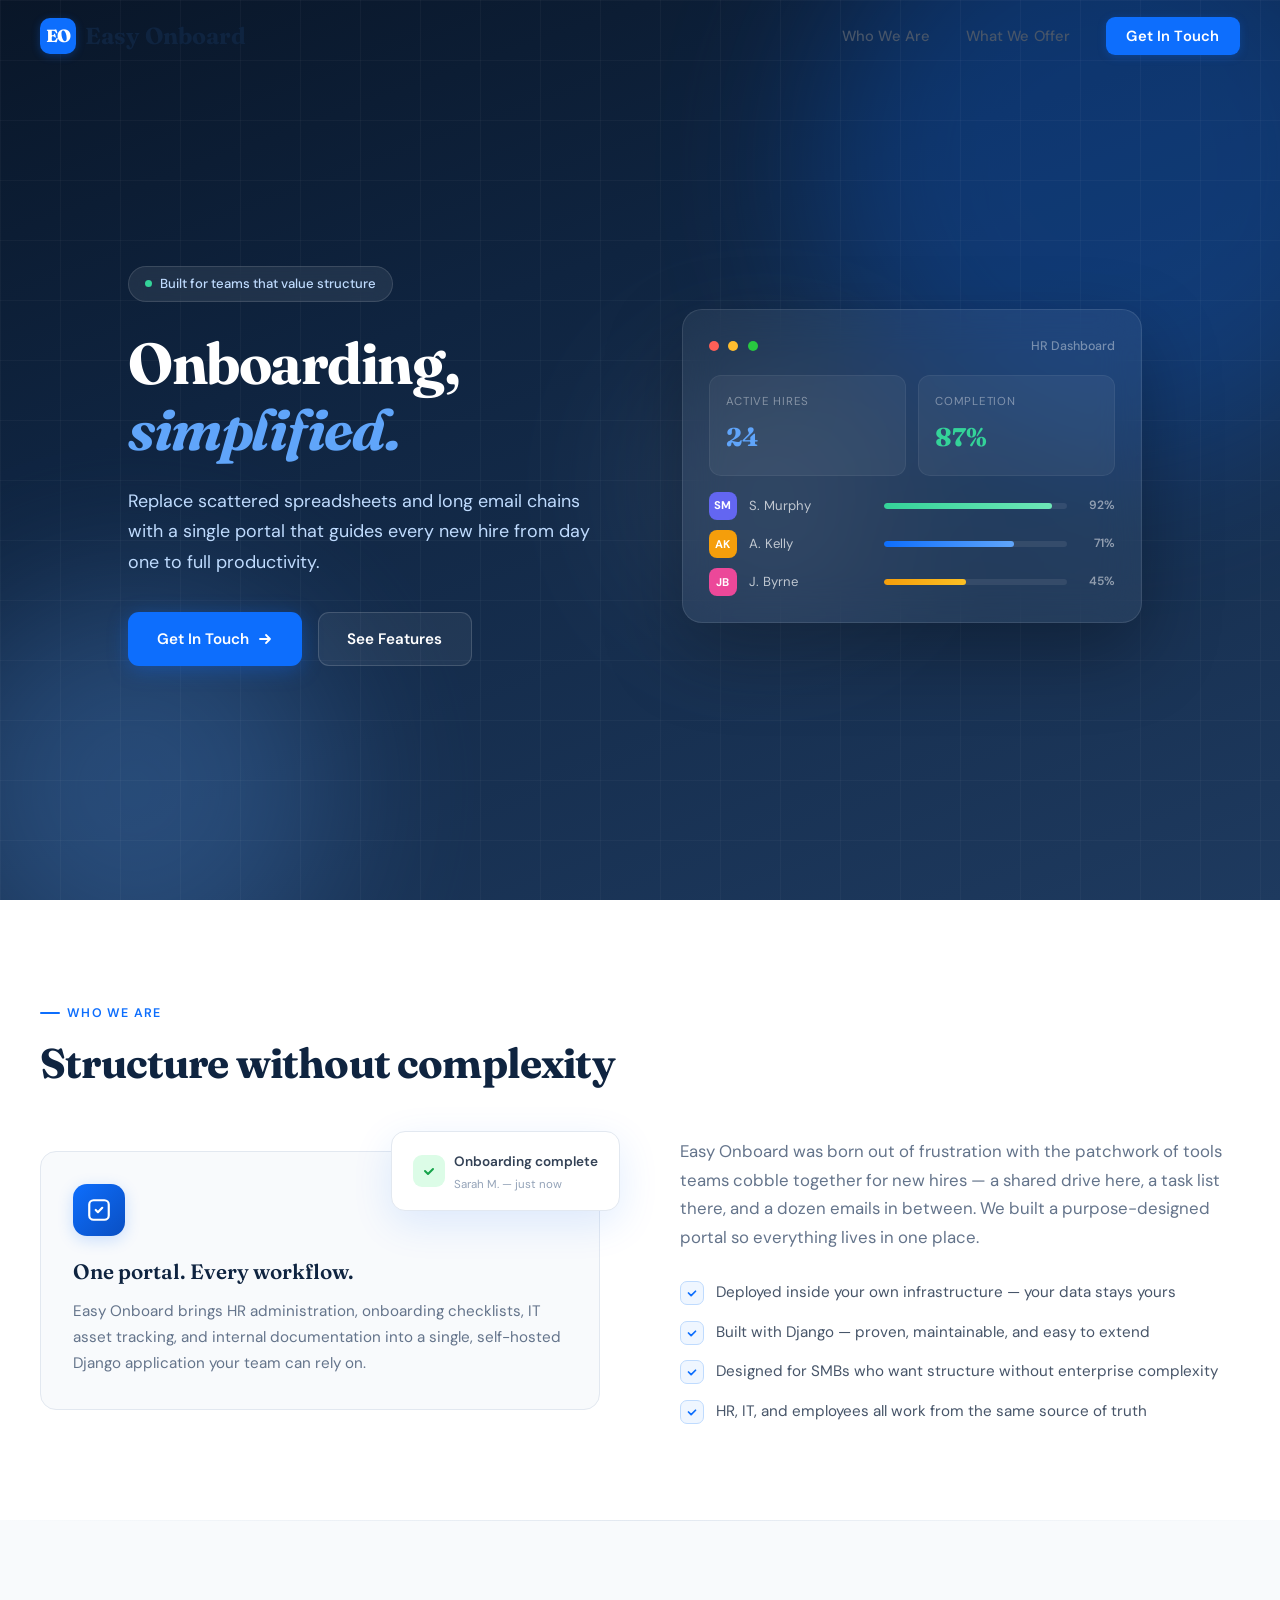
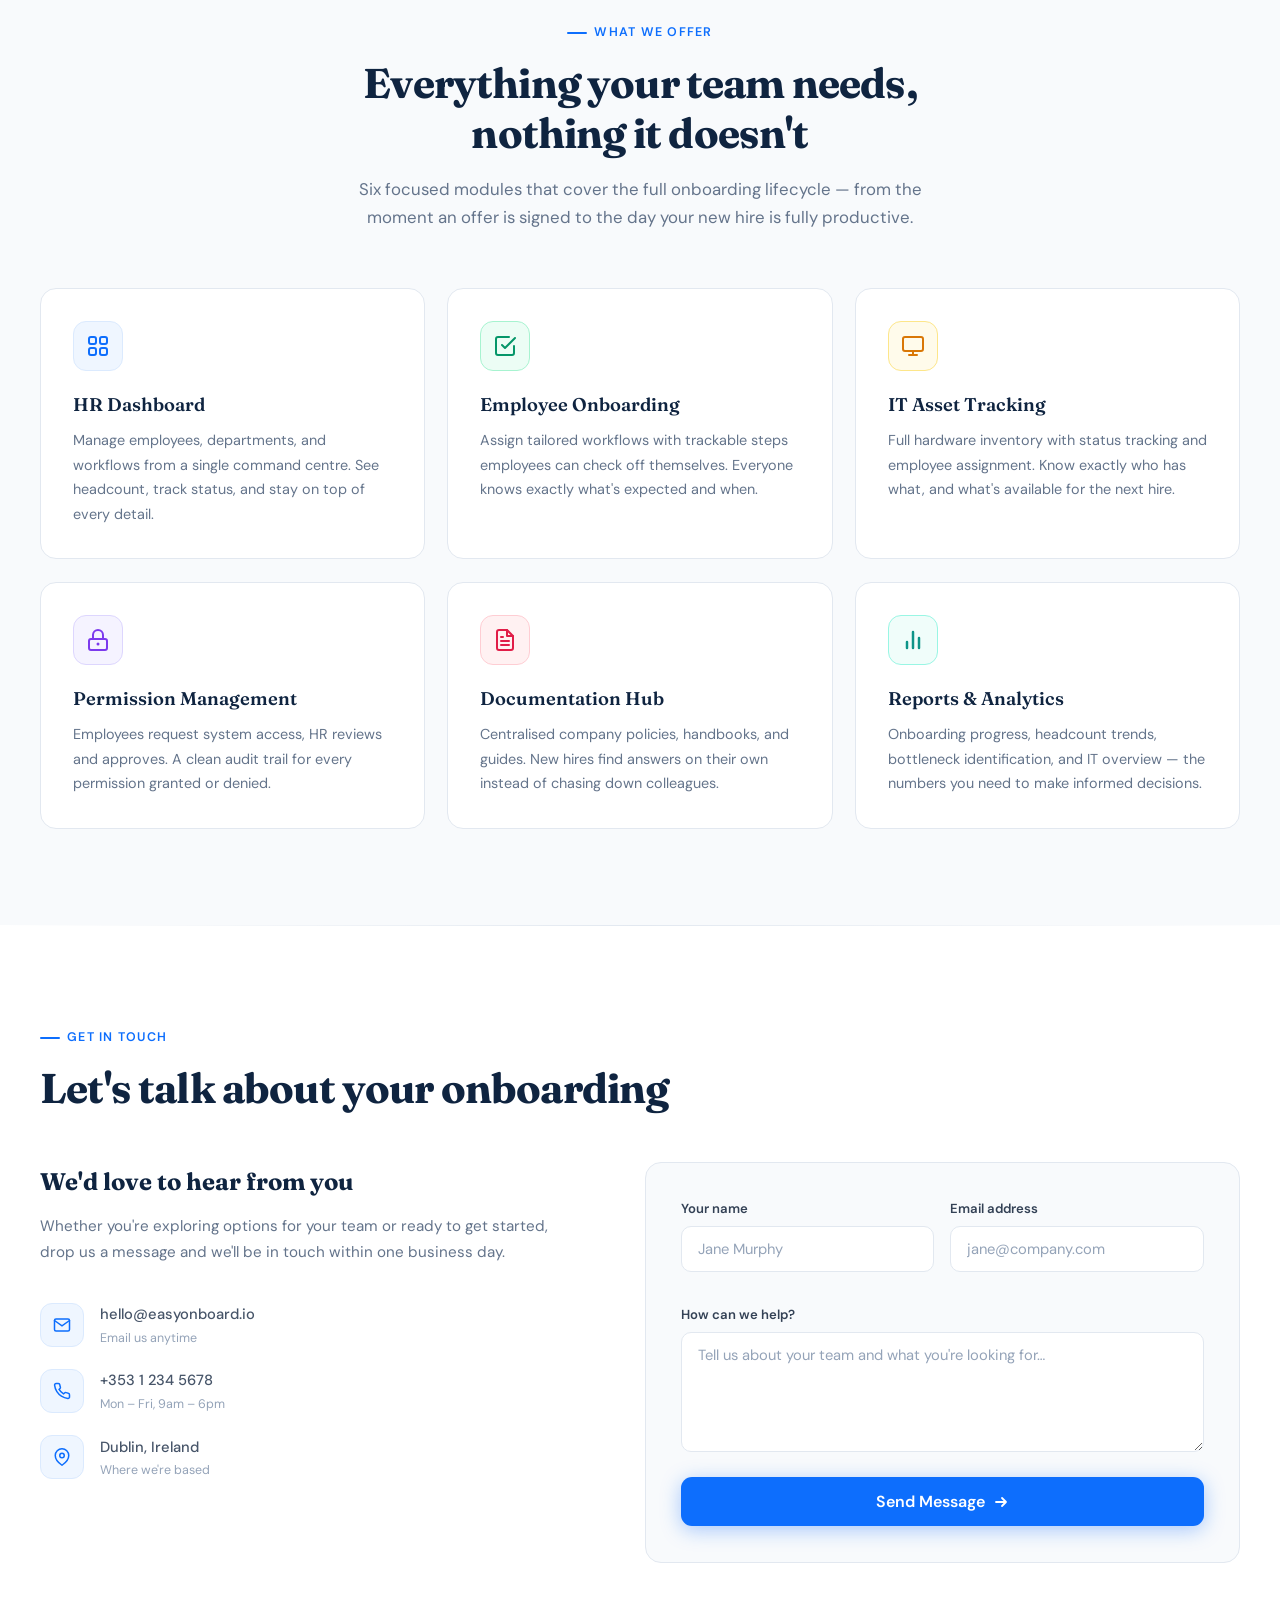
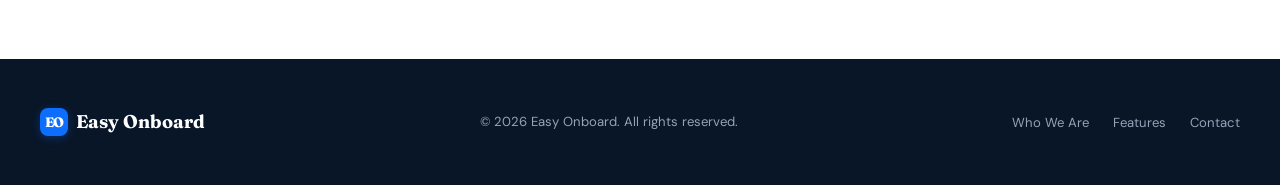
==== index.html @ 2348f17a "Add files via upload" ====
<!DOCTYPE html>
<html lang="en">
<head>
<meta charset="UTF-8">
<meta name="viewport" content="width=device-width, initial-scale=1.0">
<title>Easy Onboard — Streamlined Employee Onboarding</title>
<link href="https://fonts.googleapis.com/css2?family=DM+Sans:ital,opsz,wght@0,9..40,300;0,9..40,400;0,9..40,500;0,9..40,600;0,9..40,700;1,9..40,400&family=Fraunces:opsz,wght@9..144,400;9..144,600;9..144,700;9..144,800&display=swap" rel="stylesheet">
<style>
*, *::before, *::after { margin: 0; padding: 0; box-sizing: border-box; }

:root {
  --blue-50: #eff6ff;
  --blue-100: #dbeafe;
  --blue-200: #bfdbfe;
  --blue-400: #60a5fa;
  --blue-500: #0d6efd;
  --blue-600: #0b5ed7;
  --blue-700: #0a4fc2;
  --blue-800: #1e3a5f;
  --blue-900: #0f2440;
  --blue-950: #091628;
  --slate-50: #f8fafc;
  --slate-100: #f1f5f9;
  --slate-200: #e2e8f0;
  --slate-300: #cbd5e1;
  --slate-400: #94a3b8;
  --slate-500: #64748b;
  --slate-600: #475569;
  --slate-700: #334155;
  --slate-800: #1e293b;
  --white: #ffffff;
  --font-display: 'Fraunces', Georgia, serif;
  --font-body: 'DM Sans', system-ui, sans-serif;
  --shadow-sm: 0 1px 2px rgba(0,0,0,0.05);
  --shadow-md: 0 4px 16px rgba(13,110,253,0.08);
  --shadow-lg: 0 12px 40px rgba(13,110,253,0.12);
  --shadow-xl: 0 20px 60px rgba(13,110,253,0.15);
  --radius: 16px;
  --radius-sm: 10px;
}

html { scroll-behavior: smooth; }

body {
  font-family: var(--font-body);
  color: var(--slate-700);
  line-height: 1.65;
  background: var(--white);
  overflow-x: hidden;
  -webkit-font-smoothing: antialiased;
}

/* ── NAV ── */
.nav {
  position: fixed;
  top: 0;
  left: 0;
  right: 0;
  z-index: 100;
  padding: 0 2rem;
  transition: background 0.4s, box-shadow 0.4s, padding 0.4s;
}
.nav.scrolled {
  background: rgba(255,255,255,0.92);
  backdrop-filter: blur(16px);
  -webkit-backdrop-filter: blur(16px);
  box-shadow: 0 1px 12px rgba(0,0,0,0.06);
}
.nav-inner {
  max-width: 1200px;
  margin: 0 auto;
  display: flex;
  align-items: center;
  justify-content: space-between;
  height: 72px;
}
.logo {
  font-family: var(--font-display);
  font-weight: 700;
  font-size: 1.45rem;
  color: var(--blue-900);
  text-decoration: none;
  display: flex;
  align-items: center;
  gap: 0.55rem;
}
.logo-icon {
  width: 36px;
  height: 36px;
  background: var(--blue-500);
  border-radius: 10px;
  display: flex;
  align-items: center;
  justify-content: center;
  color: var(--white);
  font-size: 1.1rem;
  font-weight: 800;
  letter-spacing: -0.5px;
  box-shadow: 0 2px 8px rgba(13,110,253,0.3);
}
.nav-links {
  display: flex;
  gap: 2.2rem;
  list-style: none;
  align-items: center;
}
.nav-links a {
  text-decoration: none;
  color: var(--slate-600);
  font-size: 0.92rem;
  font-weight: 500;
  letter-spacing: 0.01em;
  transition: color 0.25s;
}
.nav-links a:hover { color: var(--blue-500); }
.nav-cta {
  background: var(--blue-500) !important;
  color: var(--white) !important;
  padding: 0.55rem 1.3rem !important;
  border-radius: 9px !important;
  font-weight: 600 !important;
  transition: background 0.25s, transform 0.2s, box-shadow 0.25s !important;
  box-shadow: 0 2px 8px rgba(13,110,253,0.25);
}
.nav-cta:hover {
  background: var(--blue-600) !important;
  transform: translateY(-1px);
  box-shadow: 0 4px 16px rgba(13,110,253,0.35) !important;
}

.hamburger {
  display: none;
  flex-direction: column;
  gap: 5px;
  background: none;
  border: none;
  cursor: pointer;
  padding: 4px;
}
.hamburger span {
  display: block;
  width: 24px;
  height: 2.5px;
  background: var(--slate-700);
  border-radius: 2px;
  transition: transform 0.3s, opacity 0.3s;
}

/* ── HERO ── */
.hero {
  min-height: 100vh;
  display: flex;
  align-items: center;
  position: relative;
  overflow: hidden;
  background: linear-gradient(160deg, var(--blue-950) 0%, var(--blue-900) 35%, var(--blue-800) 100%);
}
.hero-bg {
  position: absolute;
  inset: 0;
  overflow: hidden;
}
.hero-bg .orb {
  position: absolute;
  border-radius: 50%;
  filter: blur(80px);
  opacity: 0.25;
  animation: orbFloat 12s ease-in-out infinite alternate;
}
.hero-bg .orb-1 {
  width: 600px; height: 600px;
  background: var(--blue-500);
  top: -15%; right: -10%;
  animation-delay: 0s;
}
.hero-bg .orb-2 {
  width: 400px; height: 400px;
  background: var(--blue-400);
  bottom: -10%; left: -5%;
  animation-delay: -4s;
}
.hero-bg .orb-3 {
  width: 250px; height: 250px;
  background: var(--blue-200);
  top: 40%; left: 50%;
  opacity: 0.12;
  animation-delay: -8s;
}
@keyframes orbFloat {
  0% { transform: translate(0, 0) scale(1); }
  100% { transform: translate(30px, -40px) scale(1.08); }
}

/* grid pattern */
.hero-bg::after {
  content: '';
  position: absolute;
  inset: 0;
  background-image:
    linear-gradient(rgba(255,255,255,0.03) 1px, transparent 1px),
    linear-gradient(90deg, rgba(255,255,255,0.03) 1px, transparent 1px);
  background-size: 60px 60px;
}

.hero-content {
  position: relative;
  z-index: 2;
  max-width: 1200px;
  margin: 0 auto;
  padding: 8rem 2rem 6rem;
  display: grid;
  grid-template-columns: 1fr 1fr;
  gap: 4rem;
  align-items: center;
}
.hero-text { max-width: 580px; }
.hero-badge {
  display: inline-flex;
  align-items: center;
  gap: 0.5rem;
  background: rgba(255,255,255,0.08);
  border: 1px solid rgba(255,255,255,0.12);
  padding: 0.4rem 1rem;
  border-radius: 100px;
  font-size: 0.82rem;
  color: var(--blue-200);
  font-weight: 500;
  margin-bottom: 1.8rem;
  backdrop-filter: blur(8px);
}
.hero-badge .dot {
  width: 7px; height: 7px;
  background: #34d399;
  border-radius: 50%;
  animation: pulse 2s ease-in-out infinite;
}
@keyframes pulse {
  0%, 100% { opacity: 1; transform: scale(1); }
  50% { opacity: 0.5; transform: scale(0.8); }
}
.hero h1 {
  font-family: var(--font-display);
  font-size: clamp(2.4rem, 5vw, 3.6rem);
  font-weight: 700;
  color: var(--white);
  line-height: 1.15;
  letter-spacing: -0.025em;
  margin-bottom: 1.4rem;
}
.hero h1 .highlight {
  color: var(--blue-400);
  font-style: italic;
}
.hero p {
  font-size: 1.12rem;
  color: var(--blue-200);
  line-height: 1.7;
  margin-bottom: 2.2rem;
  max-width: 480px;
}
.hero-buttons {
  display: flex;
  gap: 1rem;
  flex-wrap: wrap;
}
.btn {
  display: inline-flex;
  align-items: center;
  gap: 0.5rem;
  padding: 0.85rem 1.8rem;
  border-radius: 11px;
  font-family: var(--font-body);
  font-size: 0.95rem;
  font-weight: 600;
  text-decoration: none;
  border: none;
  cursor: pointer;
  transition: all 0.3s cubic-bezier(0.4,0,0.2,1);
}
.btn-primary {
  background: var(--blue-500);
  color: var(--white);
  box-shadow: 0 4px 20px rgba(13,110,253,0.35);
}
.btn-primary:hover {
  background: var(--blue-600);
  transform: translateY(-2px);
  box-shadow: 0 8px 30px rgba(13,110,253,0.45);
}
.btn-ghost {
  background: rgba(255,255,255,0.06);
  color: var(--white);
  border: 1px solid rgba(255,255,255,0.15);
}
.btn-ghost:hover {
  background: rgba(255,255,255,0.12);
  transform: translateY(-2px);
}

/* hero visual card */
.hero-visual {
  display: flex;
  justify-content: center;
  align-items: center;
}
.dashboard-preview {
  background: rgba(255,255,255,0.06);
  backdrop-filter: blur(20px);
  border: 1px solid rgba(255,255,255,0.1);
  border-radius: 20px;
  padding: 1.6rem;
  width: 100%;
  max-width: 460px;
  box-shadow: 0 30px 80px rgba(0,0,0,0.3);
}
.dp-header {
  display: flex;
  align-items: center;
  gap: 0.6rem;
  margin-bottom: 1.2rem;
}
.dp-dot {
  width: 10px; height: 10px;
  border-radius: 50%;
}
.dp-dot:nth-child(1) { background: #ff5f57; }
.dp-dot:nth-child(2) { background: #ffbd2e; }
.dp-dot:nth-child(3) { background: #28c840; }
.dp-title {
  margin-left: auto;
  font-size: 0.78rem;
  color: rgba(255,255,255,0.4);
  font-weight: 500;
}
.dp-stats {
  display: grid;
  grid-template-columns: 1fr 1fr;
  gap: 0.8rem;
  margin-bottom: 1rem;
}
.dp-stat {
  background: rgba(255,255,255,0.05);
  border: 1px solid rgba(255,255,255,0.06);
  border-radius: 12px;
  padding: 1rem;
}
.dp-stat-label {
  font-size: 0.72rem;
  color: rgba(255,255,255,0.4);
  text-transform: uppercase;
  letter-spacing: 0.06em;
  margin-bottom: 0.3rem;
}
.dp-stat-value {
  font-family: var(--font-display);
  font-size: 1.6rem;
  font-weight: 700;
  color: var(--white);
}
.dp-stat-value.green { color: #34d399; }
.dp-stat-value.blue { color: var(--blue-400); }
.dp-progress-rows { display: flex; flex-direction: column; gap: 0.65rem; }
.dp-row {
  display: flex;
  align-items: center;
  gap: 0.8rem;
}
.dp-row-avatar {
  width: 28px; height: 28px;
  border-radius: 8px;
  display: flex;
  align-items: center;
  justify-content: center;
  font-size: 0.7rem;
  font-weight: 700;
  color: var(--white);
  flex-shrink: 0;
}
.dp-row-name {
  font-size: 0.82rem;
  color: rgba(255,255,255,0.7);
  flex: 1;
  white-space: nowrap;
}
.dp-row-bar {
  flex: 1.5;
  height: 6px;
  background: rgba(255,255,255,0.08);
  border-radius: 10px;
  overflow: hidden;
}
.dp-row-fill {
  height: 100%;
  border-radius: 10px;
  transition: width 1.5s ease;
}
.dp-row-pct {
  font-size: 0.75rem;
  color: rgba(255,255,255,0.5);
  width: 36px;
  text-align: right;
  font-weight: 600;
}

/* ── SECTION COMMON ── */
section { padding: 6rem 2rem; }
.container {
  max-width: 1200px;
  margin: 0 auto;
}
.section-label {
  display: inline-flex;
  align-items: center;
  gap: 0.45rem;
  font-size: 0.78rem;
  font-weight: 600;
  text-transform: uppercase;
  letter-spacing: 0.1em;
  color: var(--blue-500);
  margin-bottom: 1rem;
}
.section-label::before {
  content: '';
  width: 20px;
  height: 2px;
  background: var(--blue-500);
  border-radius: 2px;
}
.section-heading {
  font-family: var(--font-display);
  font-size: clamp(1.8rem, 3.5vw, 2.6rem);
  font-weight: 700;
  color: var(--blue-900);
  letter-spacing: -0.02em;
  line-height: 1.2;
  margin-bottom: 1rem;
}
.section-sub {
  font-size: 1.05rem;
  color: var(--slate-500);
  max-width: 580px;
  line-height: 1.7;
}

/* ── WHO WE ARE ── */
.about {
  background: var(--white);
}
.about-grid {
  display: grid;
  grid-template-columns: 1fr 1fr;
  gap: 5rem;
  align-items: center;
  margin-top: 3rem;
}
.about-visual {
  position: relative;
}
.about-card {
  background: var(--slate-50);
  border: 1px solid var(--slate-200);
  border-radius: var(--radius);
  padding: 2rem;
  position: relative;
}
.about-card-icon {
  width: 52px; height: 52px;
  background: linear-gradient(135deg, var(--blue-500), var(--blue-700));
  border-radius: 14px;
  display: flex;
  align-items: center;
  justify-content: center;
  margin-bottom: 1.2rem;
  box-shadow: 0 4px 16px rgba(13,110,253,0.2);
}
.about-card h3 {
  font-family: var(--font-display);
  font-size: 1.3rem;
  color: var(--blue-900);
  margin-bottom: 0.6rem;
  font-weight: 600;
}
.about-card p {
  color: var(--slate-500);
  font-size: 0.95rem;
  line-height: 1.7;
}
.about-floating {
  position: absolute;
  top: -20px;
  right: -20px;
  background: var(--white);
  border: 1px solid var(--slate-200);
  border-radius: 14px;
  padding: 1rem 1.3rem;
  box-shadow: var(--shadow-lg);
  display: flex;
  align-items: center;
  gap: 0.6rem;
  animation: float 4s ease-in-out infinite;
}
@keyframes float {
  0%, 100% { transform: translateY(0); }
  50% { transform: translateY(-8px); }
}
.about-floating .check {
  width: 32px; height: 32px;
  background: #dcfce7;
  border-radius: 9px;
  display: flex;
  align-items: center;
  justify-content: center;
}
.about-floating span {
  font-size: 0.85rem;
  font-weight: 600;
  color: var(--slate-700);
}
.about-floating small {
  display: block;
  font-size: 0.72rem;
  color: var(--slate-400);
  font-weight: 400;
}
.about-text .section-sub {
  margin-bottom: 1.8rem;
}
.about-points {
  display: flex;
  flex-direction: column;
  gap: 0.9rem;
}
.about-point {
  display: flex;
  align-items: flex-start;
  gap: 0.75rem;
  font-size: 0.95rem;
  color: var(--slate-600);
}
.about-point-icon {
  width: 24px; height: 24px;
  background: var(--blue-50);
  border: 1px solid var(--blue-200);
  border-radius: 7px;
  display: flex;
  align-items: center;
  justify-content: center;
  flex-shrink: 0;
  margin-top: 1px;
}

/* ── FEATURES ── */
.features {
  background: var(--slate-50);
  position: relative;
}
.features::before {
  content: '';
  position: absolute;
  top: 0;
  left: 0;
  right: 0;
  height: 1px;
  background: linear-gradient(90deg, transparent, var(--slate-200), transparent);
}
.features-header {
  text-align: center;
  margin-bottom: 3.5rem;
}
.features-header .section-sub {
  margin: 0 auto;
}
.features-grid {
  display: grid;
  grid-template-columns: repeat(3, 1fr);
  gap: 1.4rem;
}
.feature-card {
  background: var(--white);
  border: 1px solid var(--slate-200);
  border-radius: var(--radius);
  padding: 2rem;
  transition: transform 0.35s cubic-bezier(0.4,0,0.2,1), box-shadow 0.35s, border-color 0.35s;
  position: relative;
  overflow: hidden;
}
.feature-card::before {
  content: '';
  position: absolute;
  top: 0;
  left: 0;
  right: 0;
  height: 3px;
  background: linear-gradient(90deg, var(--blue-500), var(--blue-400));
  opacity: 0;
  transition: opacity 0.35s;
}
.feature-card:hover {
  transform: translateY(-4px);
  box-shadow: var(--shadow-lg);
  border-color: var(--blue-200);
}
.feature-card:hover::before { opacity: 1; }
.feature-icon {
  width: 50px; height: 50px;
  border-radius: 13px;
  display: flex;
  align-items: center;
  justify-content: center;
  margin-bottom: 1.2rem;
}
.feature-card h3 {
  font-family: var(--font-display);
  font-size: 1.15rem;
  font-weight: 600;
  color: var(--blue-900);
  margin-bottom: 0.5rem;
}
.feature-card p {
  font-size: 0.9rem;
  color: var(--slate-500);
  line-height: 1.7;
}

.fi-blue { background: var(--blue-50); border: 1px solid var(--blue-100); }
.fi-emerald { background: #ecfdf5; border: 1px solid #a7f3d0; }
.fi-amber { background: #fffbeb; border: 1px solid #fde68a; }
.fi-purple { background: #f5f3ff; border: 1px solid #ddd6fe; }
.fi-rose { background: #fff1f2; border: 1px solid #fecdd3; }
.fi-teal { background: #f0fdfa; border: 1px solid #99f6e4; }

/* ── CONTACT ── */
.contact {
  background: var(--white);
  position: relative;
}
.contact::before {
  content: '';
  position: absolute;
  top: 0;
  left: 0;
  right: 0;
  height: 1px;
  background: linear-gradient(90deg, transparent, var(--slate-200), transparent);
}
.contact-grid {
  display: grid;
  grid-template-columns: 1fr 1.1fr;
  gap: 4rem;
  margin-top: 3rem;
}
.contact-info h3 {
  font-family: var(--font-display);
  font-size: 1.5rem;
  font-weight: 700;
  color: var(--blue-900);
  margin-bottom: 0.8rem;
}
.contact-info > p {
  color: var(--slate-500);
  font-size: 0.95rem;
  margin-bottom: 2.2rem;
  line-height: 1.7;
}
.contact-detail {
  display: flex;
  align-items: center;
  gap: 1rem;
  margin-bottom: 1.2rem;
}
.contact-detail-icon {
  width: 44px; height: 44px;
  background: var(--blue-50);
  border: 1px solid var(--blue-100);
  border-radius: 12px;
  display: flex;
  align-items: center;
  justify-content: center;
  flex-shrink: 0;
}
.contact-detail span {
  font-size: 0.92rem;
  color: var(--slate-600);
  font-weight: 500;
}
.contact-detail small {
  display: block;
  font-size: 0.78rem;
  color: var(--slate-400);
  font-weight: 400;
}
.contact-form-wrap {
  background: var(--slate-50);
  border: 1px solid var(--slate-200);
  border-radius: var(--radius);
  padding: 2.2rem;
}
.form-row {
  display: grid;
  grid-template-columns: 1fr 1fr;
  gap: 1rem;
  margin-bottom: 1rem;
}
.form-group { margin-bottom: 1rem; }
.form-group label {
  display: block;
  font-size: 0.82rem;
  font-weight: 600;
  color: var(--slate-700);
  margin-bottom: 0.4rem;
}
.form-group input,
.form-group textarea {
  width: 100%;
  padding: 0.75rem 1rem;
  border: 1px solid var(--slate-200);
  border-radius: var(--radius-sm);
  font-family: var(--font-body);
  font-size: 0.92rem;
  color: var(--slate-700);
  background: var(--white);
  transition: border-color 0.25s, box-shadow 0.25s;
  outline: none;
}
.form-group input:focus,
.form-group textarea:focus {
  border-color: var(--blue-500);
  box-shadow: 0 0 0 3px rgba(13,110,253,0.1);
}
.form-group textarea { resize: vertical; min-height: 120px; }
.form-group input::placeholder,
.form-group textarea::placeholder { color: var(--slate-400); }
.btn-submit {
  width: 100%;
  justify-content: center;
  padding: 0.9rem;
  font-size: 1rem;
}

/* ── FOOTER ── */
.footer {
  background: var(--blue-950);
  padding: 3rem 2rem;
}
.footer-inner {
  max-width: 1200px;
  margin: 0 auto;
  display: flex;
  align-items: center;
  justify-content: space-between;
  flex-wrap: wrap;
  gap: 1rem;
}
.footer-logo {
  font-family: var(--font-display);
  font-weight: 700;
  font-size: 1.15rem;
  color: var(--white);
  display: flex;
  align-items: center;
  gap: 0.5rem;
}
.footer-logo .logo-icon {
  width: 28px; height: 28px;
  font-size: 0.85rem;
  border-radius: 8px;
}
.footer p {
  font-size: 0.82rem;
  color: var(--slate-400);
}
.footer-links {
  display: flex;
  gap: 1.5rem;
  list-style: none;
}
.footer-links a {
  font-size: 0.82rem;
  color: var(--slate-400);
  text-decoration: none;
  transition: color 0.25s;
}
.footer-links a:hover { color: var(--white); }

/* ── ANIMATIONS ── */
.reveal {
  opacity: 0;
  transform: translateY(28px);
  transition: opacity 0.7s cubic-bezier(0.4,0,0.2,1), transform 0.7s cubic-bezier(0.4,0,0.2,1);
}
.reveal.visible {
  opacity: 1;
  transform: translateY(0);
}

/* ── RESPONSIVE ── */
@media (max-width: 1024px) {
  .hero-content { grid-template-columns: 1fr; text-align: center; }
  .hero-text { max-width: 100%; }
  .hero p { margin-left: auto; margin-right: auto; }
  .hero-buttons { justify-content: center; }
  .hero-visual { display: none; }
  .about-grid { grid-template-columns: 1fr; gap: 3rem; }
  .about-visual { order: -1; }
  .features-grid { grid-template-columns: 1fr 1fr; }
  .contact-grid { grid-template-columns: 1fr; }
}

@media (max-width: 768px) {
  .nav-links { display: none; }
  .nav-links.open {
    display: flex;
    flex-direction: column;
    position: absolute;
    top: 72px;
    left: 0;
    right: 0;
    background: var(--white);
    padding: 1.5rem 2rem;
    box-shadow: 0 8px 30px rgba(0,0,0,0.1);
    gap: 1rem;
  }
  .hamburger { display: flex; }
  .features-grid { grid-template-columns: 1fr; }
  .form-row { grid-template-columns: 1fr; }
  section { padding: 4rem 1.5rem; }
}
</style>
</head>
<body>

<!-- ── NAV ── -->
<nav class="nav" id="nav">
  <div class="nav-inner">
    <a href="#" class="logo">
      <div class="logo-icon">EO</div>
      Easy Onboard
    </a>
    <ul class="nav-links" id="navLinks">
      <li><a href="#about">Who We Are</a></li>
      <li><a href="#features">What We Offer</a></li>
      <li><a href="#contact" class="nav-cta">Get In Touch</a></li>
    </ul>
    <button class="hamburger" id="hamburger" aria-label="Toggle menu">
      <span></span><span></span><span></span>
    </button>
  </div>
</nav>

<!-- ── HERO ── -->
<section class="hero" id="hero">
  <div class="hero-bg">
    <div class="orb orb-1"></div>
    <div class="orb orb-2"></div>
    <div class="orb orb-3"></div>
  </div>
  <div class="hero-content">
    <div class="hero-text">
      <div class="hero-badge"><span class="dot"></span> Built for teams that value structure</div>
      <h1>Onboarding,<br><span class="highlight">simplified.</span></h1>
      <p>Replace scattered spreadsheets and long email chains with a single portal that guides every new hire from day one to full productivity.</p>
      <div class="hero-buttons">
        <a href="#contact" class="btn btn-primary">
          Get In Touch
          <svg width="16" height="16" viewBox="0 0 16 16" fill="none"><path d="M3 8h10m0 0L9 4m4 4L9 12" stroke="currentColor" stroke-width="1.8" stroke-linecap="round" stroke-linejoin="round"/></svg>
        </a>
        <a href="#features" class="btn btn-ghost">See Features</a>
      </div>
    </div>
    <div class="hero-visual">
      <div class="dashboard-preview">
        <div class="dp-header">
          <span class="dp-dot"></span>
          <span class="dp-dot"></span>
          <span class="dp-dot"></span>
          <span class="dp-title">HR Dashboard</span>
        </div>
        <div class="dp-stats">
          <div class="dp-stat">
            <div class="dp-stat-label">Active Hires</div>
            <div class="dp-stat-value blue">24</div>
          </div>
          <div class="dp-stat">
            <div class="dp-stat-label">Completion</div>
            <div class="dp-stat-value green">87%</div>
          </div>
        </div>
        <div class="dp-progress-rows">
          <div class="dp-row">
            <div class="dp-row-avatar" style="background:#6366f1">SM</div>
            <span class="dp-row-name">S. Murphy</span>
            <div class="dp-row-bar"><div class="dp-row-fill" style="width:92%;background:linear-gradient(90deg,#34d399,#6ee7b7)"></div></div>
            <span class="dp-row-pct">92%</span>
          </div>
          <div class="dp-row">
            <div class="dp-row-avatar" style="background:#f59e0b">AK</div>
            <span class="dp-row-name">A. Kelly</span>
            <div class="dp-row-bar"><div class="dp-row-fill" style="width:71%;background:linear-gradient(90deg,var(--blue-500),var(--blue-400))"></div></div>
            <span class="dp-row-pct">71%</span>
          </div>
          <div class="dp-row">
            <div class="dp-row-avatar" style="background:#ec4899">JB</div>
            <span class="dp-row-name">J. Byrne</span>
            <div class="dp-row-bar"><div class="dp-row-fill" style="width:45%;background:linear-gradient(90deg,#f59e0b,#fbbf24)"></div></div>
            <span class="dp-row-pct">45%</span>
          </div>
        </div>
      </div>
    </div>
  </div>
</section>

<!-- ── WHO WE ARE ── -->
<section class="about" id="about">
  <div class="container">
    <div class="section-label">Who We Are</div>
    <div class="section-heading reveal">Structure without complexity</div>
    <div class="about-grid">
      <div class="about-visual reveal">
        <div class="about-card">
          <div class="about-card-icon">
            <svg width="26" height="26" viewBox="0 0 24 24" fill="none"><path d="M9 12l2 2 4-4" stroke="#fff" stroke-width="2" stroke-linecap="round" stroke-linejoin="round"/><rect x="3" y="3" width="18" height="18" rx="4" stroke="#fff" stroke-width="2"/></svg>
          </div>
          <h3>One portal. Every workflow.</h3>
          <p>Easy Onboard brings HR administration, onboarding checklists, IT asset tracking, and internal documentation into a single, self-hosted Django application your team can rely on.</p>
        </div>
        <div class="about-floating">
          <div class="check">
            <svg width="16" height="16" viewBox="0 0 16 16" fill="none"><path d="M4 8l3 3 5-5" stroke="#16a34a" stroke-width="2" stroke-linecap="round" stroke-linejoin="round"/></svg>
          </div>
          <div>
            <span>Onboarding complete</span>
            <small>Sarah M. — just now</small>
          </div>
        </div>
      </div>
      <div class="about-text">
        <div class="section-sub reveal">
          Easy Onboard was born out of frustration with the patchwork of tools teams cobble together for new hires — a shared drive here, a task list there, and a dozen emails in between. We built a purpose-designed portal so everything lives in one place.
        </div>
        <div class="about-points reveal">
          <div class="about-point">
            <div class="about-point-icon">
              <svg width="14" height="14" viewBox="0 0 16 16" fill="none"><path d="M4 8l3 3 5-5" stroke="var(--blue-500)" stroke-width="2" stroke-linecap="round" stroke-linejoin="round"/></svg>
            </div>
            <span>Deployed inside your own infrastructure — your data stays yours</span>
          </div>
          <div class="about-point">
            <div class="about-point-icon">
              <svg width="14" height="14" viewBox="0 0 16 16" fill="none"><path d="M4 8l3 3 5-5" stroke="var(--blue-500)" stroke-width="2" stroke-linecap="round" stroke-linejoin="round"/></svg>
            </div>
            <span>Built with Django — proven, maintainable, and easy to extend</span>
          </div>
          <div class="about-point">
            <div class="about-point-icon">
              <svg width="14" height="14" viewBox="0 0 16 16" fill="none"><path d="M4 8l3 3 5-5" stroke="var(--blue-500)" stroke-width="2" stroke-linecap="round" stroke-linejoin="round"/></svg>
            </div>
            <span>Designed for SMBs who want structure without enterprise complexity</span>
          </div>
          <div class="about-point">
            <div class="about-point-icon">
              <svg width="14" height="14" viewBox="0 0 16 16" fill="none"><path d="M4 8l3 3 5-5" stroke="var(--blue-500)" stroke-width="2" stroke-linecap="round" stroke-linejoin="round"/></svg>
            </div>
            <span>HR, IT, and employees all work from the same source of truth</span>
          </div>
        </div>
      </div>
    </div>
  </div>
</section>

<!-- ── FEATURES ── -->
<section class="features" id="features">
  <div class="container">
    <div class="features-header">
      <div class="section-label">What We Offer</div>
      <div class="section-heading reveal">Everything your team needs,<br>nothing it doesn't</div>
      <p class="section-sub reveal">Six focused modules that cover the full onboarding lifecycle — from the moment an offer is signed to the day your new hire is fully productive.</p>
    </div>
    <div class="features-grid">

      <!-- 1 HR Dashboard -->
      <div class="feature-card reveal">
        <div class="feature-icon fi-blue">
          <svg width="24" height="24" viewBox="0 0 24 24" fill="none"><rect x="3" y="3" width="7" height="7" rx="2" stroke="#0d6efd" stroke-width="2"/><rect x="14" y="3" width="7" height="7" rx="2" stroke="#0d6efd" stroke-width="2"/><rect x="3" y="14" width="7" height="7" rx="2" stroke="#0d6efd" stroke-width="2"/><rect x="14" y="14" width="7" height="7" rx="2" stroke="#0d6efd" stroke-width="2"/></svg>
        </div>
        <h3>HR Dashboard</h3>
        <p>Manage employees, departments, and workflows from a single command centre. See headcount, track status, and stay on top of every detail.</p>
      </div>

      <!-- 2 Employee Onboarding -->
      <div class="feature-card reveal">
        <div class="feature-icon fi-emerald">
          <svg width="24" height="24" viewBox="0 0 24 24" fill="none"><path d="M9 11l3 3L22 4" stroke="#059669" stroke-width="2" stroke-linecap="round" stroke-linejoin="round"/><path d="M21 12v7a2 2 0 01-2 2H5a2 2 0 01-2-2V5a2 2 0 012-2h11" stroke="#059669" stroke-width="2" stroke-linecap="round" stroke-linejoin="round"/></svg>
        </div>
        <h3>Employee Onboarding</h3>
        <p>Assign tailored workflows with trackable steps employees can check off themselves. Everyone knows exactly what's expected and when.</p>
      </div>

      <!-- 3 IT Asset Tracking -->
      <div class="feature-card reveal">
        <div class="feature-icon fi-amber">
          <svg width="24" height="24" viewBox="0 0 24 24" fill="none"><rect x="2" y="3" width="20" height="14" rx="2" stroke="#d97706" stroke-width="2"/><path d="M8 21h8M12 17v4" stroke="#d97706" stroke-width="2" stroke-linecap="round"/></svg>
        </div>
        <h3>IT Asset Tracking</h3>
        <p>Full hardware inventory with status tracking and employee assignment. Know exactly who has what, and what's available for the next hire.</p>
      </div>

      <!-- 4 Permission Management -->
      <div class="feature-card reveal">
        <div class="feature-icon fi-purple">
          <svg width="24" height="24" viewBox="0 0 24 24" fill="none"><rect x="3" y="11" width="18" height="11" rx="2" stroke="#7c3aed" stroke-width="2"/><path d="M7 11V7a5 5 0 0110 0v4" stroke="#7c3aed" stroke-width="2" stroke-linecap="round"/><circle cx="12" cy="16" r="1.5" fill="#7c3aed"/></svg>
        </div>
        <h3>Permission Management</h3>
        <p>Employees request system access, HR reviews and approves. A clean audit trail for every permission granted or denied.</p>
      </div>

      <!-- 5 Documentation Hub -->
      <div class="feature-card reveal">
        <div class="feature-icon fi-rose">
          <svg width="24" height="24" viewBox="0 0 24 24" fill="none"><path d="M14 2H6a2 2 0 00-2 2v16a2 2 0 002 2h12a2 2 0 002-2V8l-6-6z" stroke="#e11d48" stroke-width="2" stroke-linecap="round" stroke-linejoin="round"/><path d="M14 2v6h6M16 13H8M16 17H8M10 9H8" stroke="#e11d48" stroke-width="2" stroke-linecap="round" stroke-linejoin="round"/></svg>
        </div>
        <h3>Documentation Hub</h3>
        <p>Centralised company policies, handbooks, and guides. New hires find answers on their own instead of chasing down colleagues.</p>
      </div>

      <!-- 6 Reports & Analytics -->
      <div class="feature-card reveal">
        <div class="feature-icon fi-teal">
          <svg width="24" height="24" viewBox="0 0 24 24" fill="none"><path d="M18 20V10M12 20V4M6 20v-6" stroke="#0d9488" stroke-width="2.5" stroke-linecap="round" stroke-linejoin="round"/></svg>
        </div>
        <h3>Reports &amp; Analytics</h3>
        <p>Onboarding progress, headcount trends, bottleneck identification, and IT overview — the numbers you need to make informed decisions.</p>
      </div>

    </div>
  </div>
</section>

<!-- ── CONTACT ── -->
<section class="contact" id="contact">
  <div class="container">
    <div class="section-label">Get In Touch</div>
    <div class="section-heading reveal">Let's talk about your onboarding</div>
    <div class="contact-grid">

      <div class="contact-info reveal">
        <h3>We'd love to hear from you</h3>
        <p>Whether you're exploring options for your team or ready to get started, drop us a message and we'll be in touch within one business day.</p>
        <div class="contact-detail">
          <div class="contact-detail-icon">
            <svg width="18" height="18" viewBox="0 0 24 24" fill="none"><path d="M4 4h16c1.1 0 2 .9 2 2v12c0 1.1-.9 2-2 2H4c-1.1 0-2-.9-2-2V6c0-1.1.9-2 2-2z" stroke="var(--blue-500)" stroke-width="2"/><path d="M22 6l-10 7L2 6" stroke="var(--blue-500)" stroke-width="2" stroke-linecap="round"/></svg>
          </div>
          <div>
            <span>hello@easyonboard.io</span>
            <small>Email us anytime</small>
          </div>
        </div>
        <div class="contact-detail">
          <div class="contact-detail-icon">
            <svg width="18" height="18" viewBox="0 0 24 24" fill="none"><path d="M22 16.92v3a2 2 0 01-2.18 2 19.79 19.79 0 01-8.63-3.07 19.5 19.5 0 01-6-6A19.79 19.79 0 012.12 4.18 2 2 0 014.11 2h3a2 2 0 012 1.72 12.84 12.84 0 00.7 2.81 2 2 0 01-.45 2.11L8.09 9.91a16 16 0 006 6l1.27-1.27a2 2 0 012.11-.45 12.84 12.84 0 002.81.7A2 2 0 0122 16.92z" stroke="var(--blue-500)" stroke-width="2"/></svg>
          </div>
          <div>
            <span>+353 1 234 5678</span>
            <small>Mon – Fri, 9am – 6pm</small>
          </div>
        </div>
        <div class="contact-detail">
          <div class="contact-detail-icon">
            <svg width="18" height="18" viewBox="0 0 24 24" fill="none"><path d="M21 10c0 7-9 13-9 13s-9-6-9-13a9 9 0 1118 0z" stroke="var(--blue-500)" stroke-width="2"/><circle cx="12" cy="10" r="3" stroke="var(--blue-500)" stroke-width="2"/></svg>
          </div>
          <div>
            <span>Dublin, Ireland</span>
            <small>Where we're based</small>
          </div>
        </div>
      </div>

      <div class="contact-form-wrap reveal">
        <div class="form-row">
          <div class="form-group">
            <label for="name">Your name</label>
            <input type="text" id="name" placeholder="Jane Murphy">
          </div>
          <div class="form-group">
            <label for="email">Email address</label>
            <input type="email" id="email" placeholder="jane@company.com">
          </div>
        </div>
        <div class="form-group">
          <label for="message">How can we help?</label>
          <textarea id="message" placeholder="Tell us about your team and what you're looking for…"></textarea>
        </div>
        <button class="btn btn-primary btn-submit" onclick="handleSubmit(event)">
          Send Message
          <svg width="16" height="16" viewBox="0 0 16 16" fill="none"><path d="M3 8h10m0 0L9 4m4 4L9 12" stroke="currentColor" stroke-width="1.8" stroke-linecap="round" stroke-linejoin="round"/></svg>
        </button>
      </div>

    </div>
  </div>
</section>

<!-- ── FOOTER ── -->
<footer class="footer">
  <div class="footer-inner">
    <div class="footer-logo">
      <div class="logo-icon">EO</div>
      Easy Onboard
    </div>
    <p>&copy; 2026 Easy Onboard. All rights reserved.</p>
    <ul class="footer-links">
      <li><a href="#about">Who We Are</a></li>
      <li><a href="#features">Features</a></li>
      <li><a href="#contact">Contact</a></li>
    </ul>
  </div>
</footer>

<script>
// ── Nav scroll effect
const nav = document.getElementById('nav');
window.addEventListener('scroll', () => {
  nav.classList.toggle('scrolled', window.scrollY > 40);
});

// ── Mobile menu
const hamburger = document.getElementById('hamburger');
const navLinks = document.getElementById('navLinks');
hamburger.addEventListener('click', () => {
  navLinks.classList.toggle('open');
  const spans = hamburger.querySelectorAll('span');
  if (navLinks.classList.contains('open')) {
    spans[0].style.transform = 'rotate(45deg) translate(5px, 5px)';
    spans[1].style.opacity = '0';
    spans[2].style.transform = 'rotate(-45deg) translate(5px, -5px)';
  } else {
    spans[0].style.transform = '';
    spans[1].style.opacity = '';
    spans[2].style.transform = '';
  }
});

// Close mobile menu on link click
navLinks.querySelectorAll('a').forEach(a => {
  a.addEventListener('click', () => {
    navLinks.classList.remove('open');
    const spans = hamburger.querySelectorAll('span');
    spans[0].style.transform = '';
    spans[1].style.opacity = '';
    spans[2].style.transform = '';
  });
});

// ── Scroll reveal
const observer = new IntersectionObserver((entries) => {
  entries.forEach(entry => {
    if (entry.isIntersecting) {
      entry.target.classList.add('visible');
    }
  });
}, { threshold: 0.12, rootMargin: '0px 0px -40px 0px' });

document.querySelectorAll('.reveal').forEach(el => observer.observe(el));

// ── Stagger feature cards
document.querySelectorAll('.feature-card').forEach((card, i) => {
  card.style.transitionDelay = `${i * 0.08}s`;
});

// ── Contact form
function handleSubmit(e) {
  e.preventDefault();
  const btn = e.currentTarget;
  const originalHTML = btn.innerHTML;
  btn.innerHTML = `<svg width="20" height="20" viewBox="0 0 24 24" fill="none"><path d="M5 13l4 4L19 7" stroke="currentColor" stroke-width="2.5" stroke-linecap="round" stroke-linejoin="round"/></svg> Message Sent!`;
  btn.style.background = '#059669';
  btn.style.boxShadow = '0 4px 20px rgba(5,150,105,0.35)';
  setTimeout(() => {
    btn.innerHTML = originalHTML;
    btn.style.background = '';
    btn.style.boxShadow = '';
  }, 2500);
}
</script>
</body>
</html>
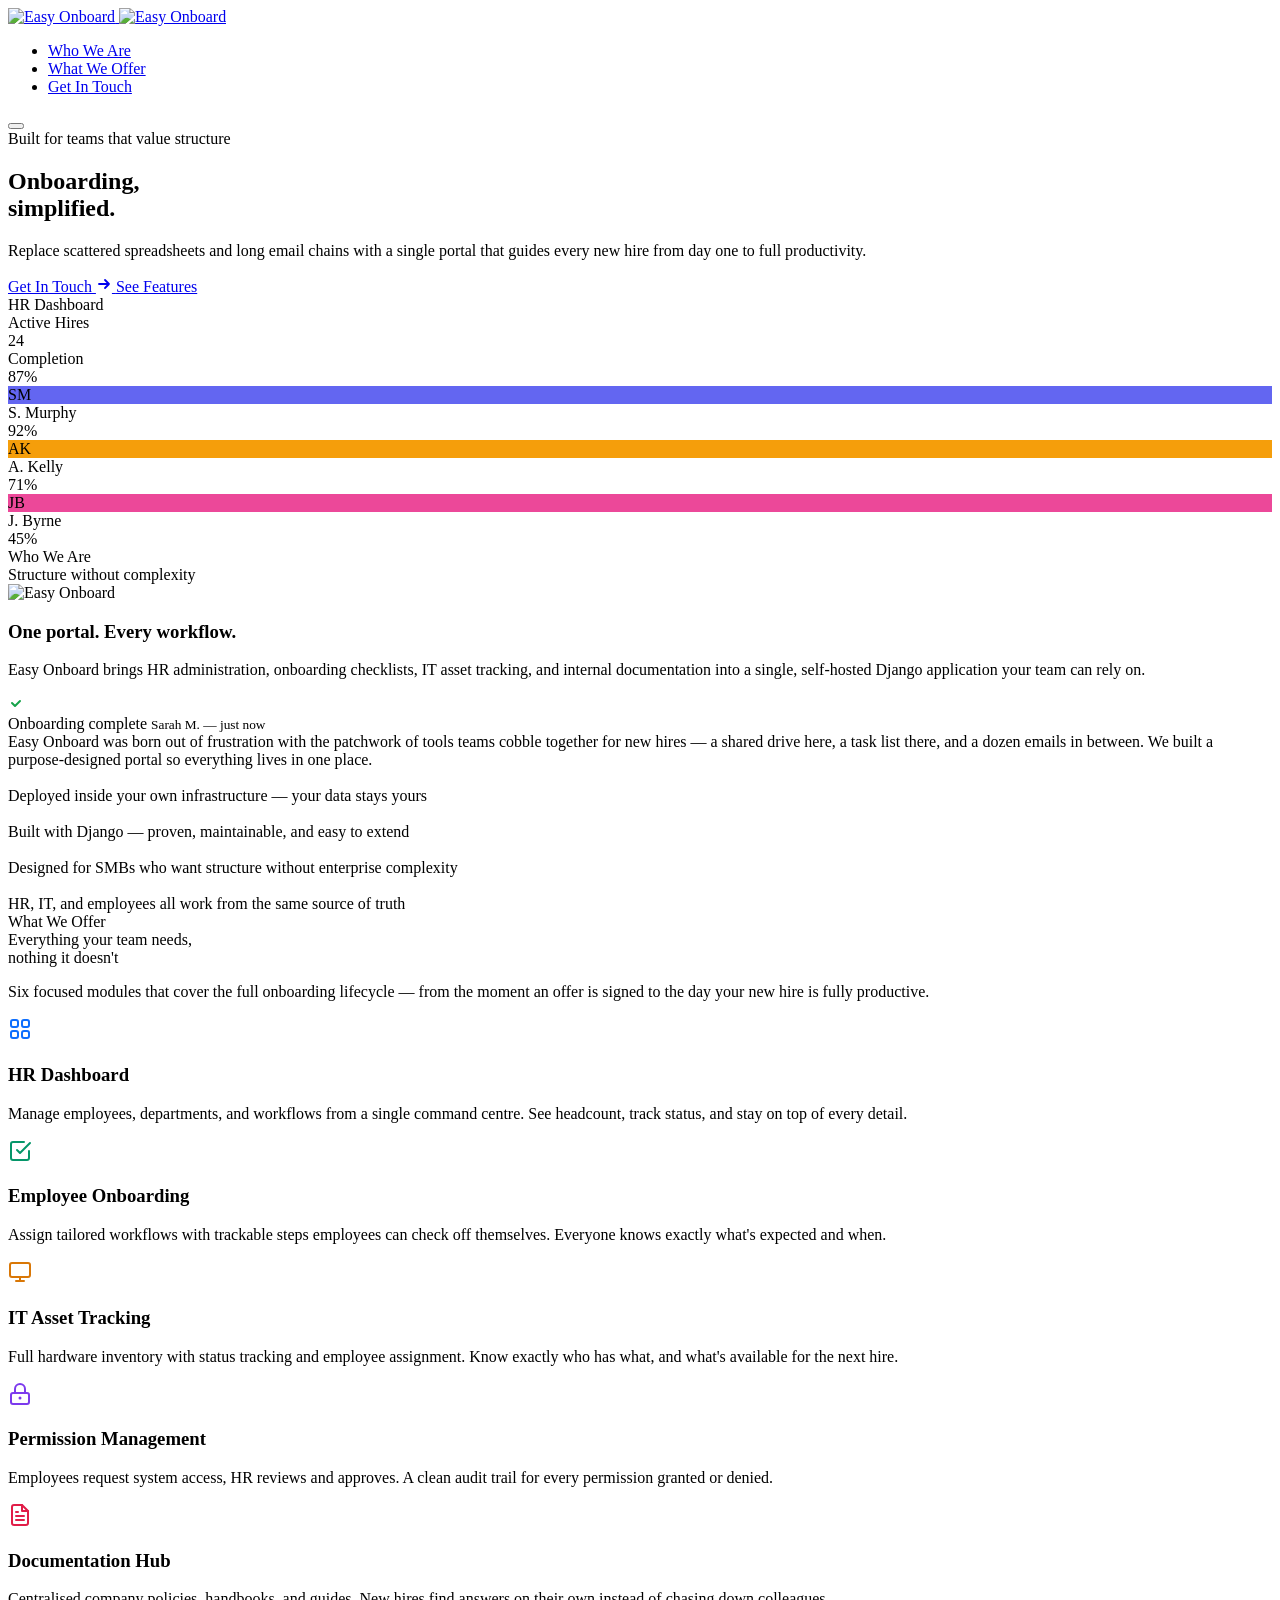
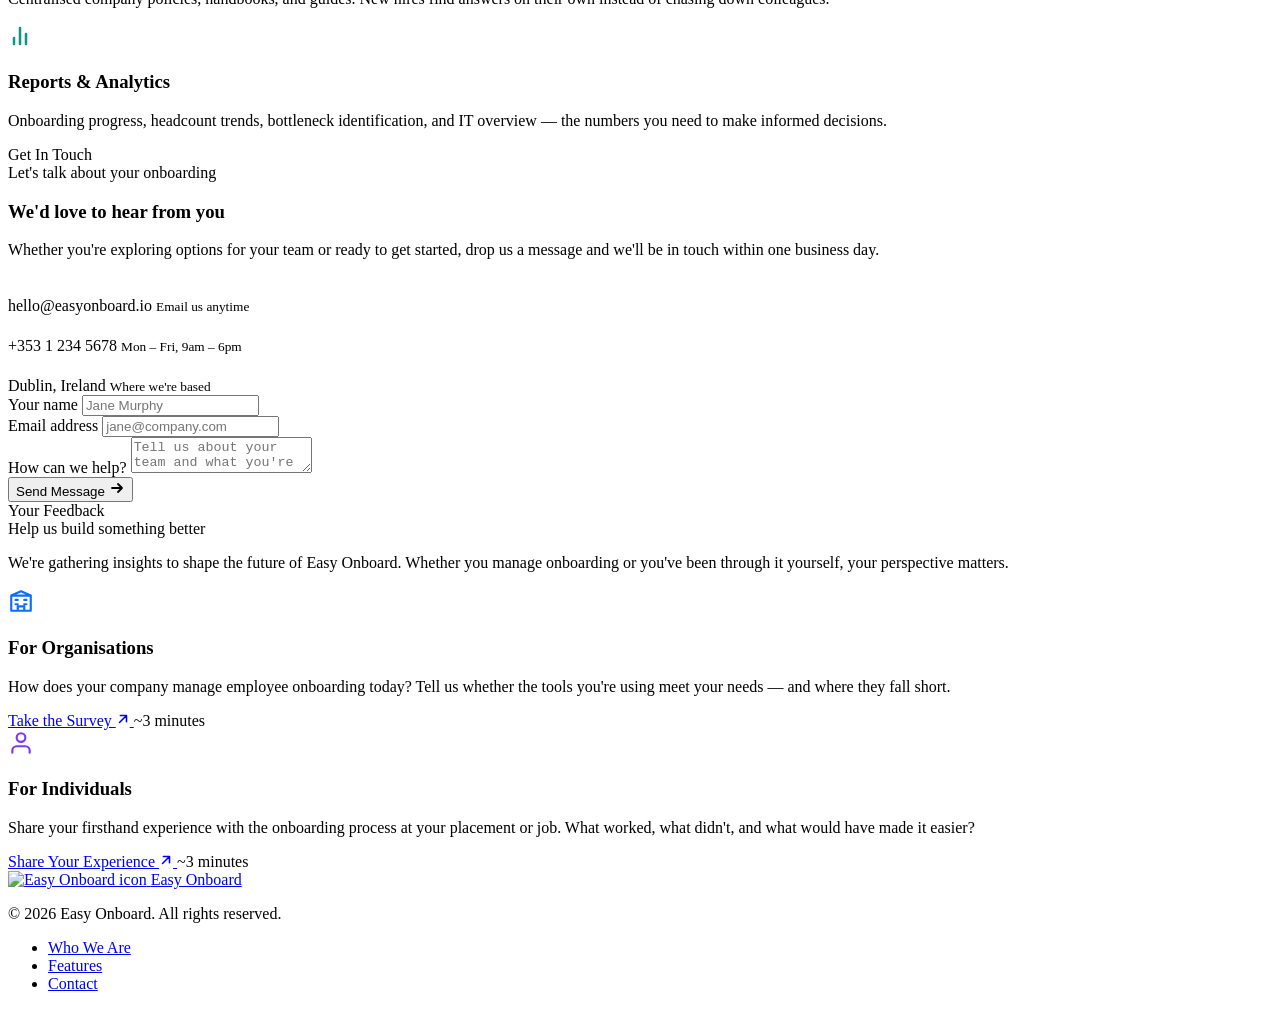
==== commit fe939659: "Update index.html" ====
--- a/index.html
+++ b/index.html
@@ -5,836 +5,17 @@
 <meta name="viewport" content="width=device-width, initial-scale=1.0">
 <title>Easy Onboard — Streamlined Employee Onboarding</title>
 <link href="https://fonts.googleapis.com/css2?family=DM+Sans:ital,opsz,wght@0,9..40,300;0,9..40,400;0,9..40,500;0,9..40,600;0,9..40,700;1,9..40,400&family=Fraunces:opsz,wght@9..144,400;9..144,600;9..144,700;9..144,800&display=swap" rel="stylesheet">
-<style>
-*, *::before, *::after { margin: 0; padding: 0; box-sizing: border-box; }
-
-:root {
-  --blue-50: #eff6ff;
-  --blue-100: #dbeafe;
-  --blue-200: #bfdbfe;
-  --blue-400: #60a5fa;
-  --blue-500: #0d6efd;
-  --blue-600: #0b5ed7;
-  --blue-700: #0a4fc2;
-  --blue-800: #1e3a5f;
-  --blue-900: #0f2440;
-  --blue-950: #091628;
-  --slate-50: #f8fafc;
-  --slate-100: #f1f5f9;
-  --slate-200: #e2e8f0;
-  --slate-300: #cbd5e1;
-  --slate-400: #94a3b8;
-  --slate-500: #64748b;
-  --slate-600: #475569;
-  --slate-700: #334155;
-  --slate-800: #1e293b;
-  --white: #ffffff;
-  --font-display: 'Fraunces', Georgia, serif;
-  --font-body: 'DM Sans', system-ui, sans-serif;
-  --shadow-sm: 0 1px 2px rgba(0,0,0,0.05);
-  --shadow-md: 0 4px 16px rgba(13,110,253,0.08);
-  --shadow-lg: 0 12px 40px rgba(13,110,253,0.12);
-  --shadow-xl: 0 20px 60px rgba(13,110,253,0.15);
-  --radius: 16px;
-  --radius-sm: 10px;
-}
-
-html { scroll-behavior: smooth; }
-
-body {
-  font-family: var(--font-body);
-  color: var(--slate-700);
-  line-height: 1.65;
-  background: var(--white);
-  overflow-x: hidden;
-  -webkit-font-smoothing: antialiased;
-}
-
-/* ── NAV ── */
-.nav {
-  position: fixed;
-  top: 0;
-  left: 0;
-  right: 0;
-  z-index: 100;
-  padding: 0 2rem;
-  transition: background 0.4s, box-shadow 0.4s, padding 0.4s;
-}
-.nav.scrolled {
-  background: rgba(255,255,255,0.92);
-  backdrop-filter: blur(16px);
-  -webkit-backdrop-filter: blur(16px);
-  box-shadow: 0 1px 12px rgba(0,0,0,0.06);
-}
-.nav-inner {
-  max-width: 1200px;
-  margin: 0 auto;
-  display: flex;
-  align-items: center;
-  justify-content: space-between;
-  height: 72px;
-}
-.logo {
-  font-family: var(--font-display);
-  font-weight: 700;
-  font-size: 1.45rem;
-  color: var(--blue-900);
-  text-decoration: none;
-  display: flex;
-  align-items: center;
-  gap: 0.55rem;
-}
-.logo-icon {
-  width: 36px;
-  height: 36px;
-  background: var(--blue-500);
-  border-radius: 10px;
-  display: flex;
-  align-items: center;
-  justify-content: center;
-  color: var(--white);
-  font-size: 1.1rem;
-  font-weight: 800;
-  letter-spacing: -0.5px;
-  box-shadow: 0 2px 8px rgba(13,110,253,0.3);
-}
-.nav-links {
-  display: flex;
-  gap: 2.2rem;
-  list-style: none;
-  align-items: center;
-}
-.nav-links a {
-  text-decoration: none;
-  color: var(--slate-600);
-  font-size: 0.92rem;
-  font-weight: 500;
-  letter-spacing: 0.01em;
-  transition: color 0.25s;
-}
-.nav-links a:hover { color: var(--blue-500); }
-.nav-cta {
-  background: var(--blue-500) !important;
-  color: var(--white) !important;
-  padding: 0.55rem 1.3rem !important;
-  border-radius: 9px !important;
-  font-weight: 600 !important;
-  transition: background 0.25s, transform 0.2s, box-shadow 0.25s !important;
-  box-shadow: 0 2px 8px rgba(13,110,253,0.25);
-}
-.nav-cta:hover {
-  background: var(--blue-600) !important;
-  transform: translateY(-1px);
-  box-shadow: 0 4px 16px rgba(13,110,253,0.35) !important;
-}
-
-.hamburger {
-  display: none;
-  flex-direction: column;
-  gap: 5px;
-  background: none;
-  border: none;
-  cursor: pointer;
-  padding: 4px;
-}
-.hamburger span {
-  display: block;
-  width: 24px;
-  height: 2.5px;
-  background: var(--slate-700);
-  border-radius: 2px;
-  transition: transform 0.3s, opacity 0.3s;
-}
-
-/* ── HERO ── */
-.hero {
-  min-height: 100vh;
-  display: flex;
-  align-items: center;
-  position: relative;
-  overflow: hidden;
-  background: linear-gradient(160deg, var(--blue-950) 0%, var(--blue-900) 35%, var(--blue-800) 100%);
-}
-.hero-bg {
-  position: absolute;
-  inset: 0;
-  overflow: hidden;
-}
-.hero-bg .orb {
-  position: absolute;
-  border-radius: 50%;
-  filter: blur(80px);
-  opacity: 0.25;
-  animation: orbFloat 12s ease-in-out infinite alternate;
-}
-.hero-bg .orb-1 {
-  width: 600px; height: 600px;
-  background: var(--blue-500);
-  top: -15%; right: -10%;
-  animation-delay: 0s;
-}
-.hero-bg .orb-2 {
-  width: 400px; height: 400px;
-  background: var(--blue-400);
-  bottom: -10%; left: -5%;
-  animation-delay: -4s;
-}
-.hero-bg .orb-3 {
-  width: 250px; height: 250px;
-  background: var(--blue-200);
-  top: 40%; left: 50%;
-  opacity: 0.12;
-  animation-delay: -8s;
-}
-@keyframes orbFloat {
-  0% { transform: translate(0, 0) scale(1); }
-  100% { transform: translate(30px, -40px) scale(1.08); }
-}
-
-/* grid pattern */
-.hero-bg::after {
-  content: '';
-  position: absolute;
-  inset: 0;
-  background-image:
-    linear-gradient(rgba(255,255,255,0.03) 1px, transparent 1px),
-    linear-gradient(90deg, rgba(255,255,255,0.03) 1px, transparent 1px);
-  background-size: 60px 60px;
-}
-
-.hero-content {
-  position: relative;
-  z-index: 2;
-  max-width: 1200px;
-  margin: 0 auto;
-  padding: 8rem 2rem 6rem;
-  display: grid;
-  grid-template-columns: 1fr 1fr;
-  gap: 4rem;
-  align-items: center;
-}
-.hero-text { max-width: 580px; }
-.hero-badge {
-  display: inline-flex;
-  align-items: center;
-  gap: 0.5rem;
-  background: rgba(255,255,255,0.08);
-  border: 1px solid rgba(255,255,255,0.12);
-  padding: 0.4rem 1rem;
-  border-radius: 100px;
-  font-size: 0.82rem;
-  color: var(--blue-200);
-  font-weight: 500;
-  margin-bottom: 1.8rem;
-  backdrop-filter: blur(8px);
-}
-.hero-badge .dot {
-  width: 7px; height: 7px;
-  background: #34d399;
-  border-radius: 50%;
-  animation: pulse 2s ease-in-out infinite;
-}
-@keyframes pulse {
-  0%, 100% { opacity: 1; transform: scale(1); }
-  50% { opacity: 0.5; transform: scale(0.8); }
-}
-.hero h1 {
-  font-family: var(--font-display);
-  font-size: clamp(2.4rem, 5vw, 3.6rem);
-  font-weight: 700;
-  color: var(--white);
-  line-height: 1.15;
-  letter-spacing: -0.025em;
-  margin-bottom: 1.4rem;
-}
-.hero h1 .highlight {
-  color: var(--blue-400);
-  font-style: italic;
-}
-.hero p {
-  font-size: 1.12rem;
-  color: var(--blue-200);
-  line-height: 1.7;
-  margin-bottom: 2.2rem;
-  max-width: 480px;
-}
-.hero-buttons {
-  display: flex;
-  gap: 1rem;
-  flex-wrap: wrap;
-}
-.btn {
-  display: inline-flex;
-  align-items: center;
-  gap: 0.5rem;
-  padding: 0.85rem 1.8rem;
-  border-radius: 11px;
-  font-family: var(--font-body);
-  font-size: 0.95rem;
-  font-weight: 600;
-  text-decoration: none;
-  border: none;
-  cursor: pointer;
-  transition: all 0.3s cubic-bezier(0.4,0,0.2,1);
-}
-.btn-primary {
-  background: var(--blue-500);
-  color: var(--white);
-  box-shadow: 0 4px 20px rgba(13,110,253,0.35);
-}
-.btn-primary:hover {
-  background: var(--blue-600);
-  transform: translateY(-2px);
-  box-shadow: 0 8px 30px rgba(13,110,253,0.45);
-}
-.btn-ghost {
-  background: rgba(255,255,255,0.06);
-  color: var(--white);
-  border: 1px solid rgba(255,255,255,0.15);
-}
-.btn-ghost:hover {
-  background: rgba(255,255,255,0.12);
-  transform: translateY(-2px);
-}
-
-/* hero visual card */
-.hero-visual {
-  display: flex;
-  justify-content: center;
-  align-items: center;
-}
-.dashboard-preview {
-  background: rgba(255,255,255,0.06);
-  backdrop-filter: blur(20px);
-  border: 1px solid rgba(255,255,255,0.1);
-  border-radius: 20px;
-  padding: 1.6rem;
-  width: 100%;
-  max-width: 460px;
-  box-shadow: 0 30px 80px rgba(0,0,0,0.3);
-}
-.dp-header {
-  display: flex;
-  align-items: center;
-  gap: 0.6rem;
-  margin-bottom: 1.2rem;
-}
-.dp-dot {
-  width: 10px; height: 10px;
-  border-radius: 50%;
-}
-.dp-dot:nth-child(1) { background: #ff5f57; }
-.dp-dot:nth-child(2) { background: #ffbd2e; }
-.dp-dot:nth-child(3) { background: #28c840; }
-.dp-title {
-  margin-left: auto;
-  font-size: 0.78rem;
-  color: rgba(255,255,255,0.4);
-  font-weight: 500;
-}
-.dp-stats {
-  display: grid;
-  grid-template-columns: 1fr 1fr;
-  gap: 0.8rem;
-  margin-bottom: 1rem;
-}
-.dp-stat {
-  background: rgba(255,255,255,0.05);
-  border: 1px solid rgba(255,255,255,0.06);
-  border-radius: 12px;
-  padding: 1rem;
-}
-.dp-stat-label {
-  font-size: 0.72rem;
-  color: rgba(255,255,255,0.4);
-  text-transform: uppercase;
-  letter-spacing: 0.06em;
-  margin-bottom: 0.3rem;
-}
-.dp-stat-value {
-  font-family: var(--font-display);
-  font-size: 1.6rem;
-  font-weight: 700;
-  color: var(--white);
-}
-.dp-stat-value.green { color: #34d399; }
-.dp-stat-value.blue { color: var(--blue-400); }
-.dp-progress-rows { display: flex; flex-direction: column; gap: 0.65rem; }
-.dp-row {
-  display: flex;
-  align-items: center;
-  gap: 0.8rem;
-}
-.dp-row-avatar {
-  width: 28px; height: 28px;
-  border-radius: 8px;
-  display: flex;
-  align-items: center;
-  justify-content: center;
-  font-size: 0.7rem;
-  font-weight: 700;
-  color: var(--white);
-  flex-shrink: 0;
-}
-.dp-row-name {
-  font-size: 0.82rem;
-  color: rgba(255,255,255,0.7);
-  flex: 1;
-  white-space: nowrap;
-}
-.dp-row-bar {
-  flex: 1.5;
-  height: 6px;
-  background: rgba(255,255,255,0.08);
-  border-radius: 10px;
-  overflow: hidden;
-}
-.dp-row-fill {
-  height: 100%;
-  border-radius: 10px;
-  transition: width 1.5s ease;
-}
-.dp-row-pct {
-  font-size: 0.75rem;
-  color: rgba(255,255,255,0.5);
-  width: 36px;
-  text-align: right;
-  font-weight: 600;
-}
-
-/* ── SECTION COMMON ── */
-section { padding: 6rem 2rem; }
-.container {
-  max-width: 1200px;
-  margin: 0 auto;
-}
-.section-label {
-  display: inline-flex;
-  align-items: center;
-  gap: 0.45rem;
-  font-size: 0.78rem;
-  font-weight: 600;
-  text-transform: uppercase;
-  letter-spacing: 0.1em;
-  color: var(--blue-500);
-  margin-bottom: 1rem;
-}
-.section-label::before {
-  content: '';
-  width: 20px;
-  height: 2px;
-  background: var(--blue-500);
-  border-radius: 2px;
-}
-.section-heading {
-  font-family: var(--font-display);
-  font-size: clamp(1.8rem, 3.5vw, 2.6rem);
-  font-weight: 700;
-  color: var(--blue-900);
-  letter-spacing: -0.02em;
-  line-height: 1.2;
-  margin-bottom: 1rem;
-}
-.section-sub {
-  font-size: 1.05rem;
-  color: var(--slate-500);
-  max-width: 580px;
-  line-height: 1.7;
-}
-
-/* ── WHO WE ARE ── */
-.about {
-  background: var(--white);
-}
-.about-grid {
-  display: grid;
-  grid-template-columns: 1fr 1fr;
-  gap: 5rem;
-  align-items: center;
-  margin-top: 3rem;
-}
-.about-visual {
-  position: relative;
-}
-.about-card {
-  background: var(--slate-50);
-  border: 1px solid var(--slate-200);
-  border-radius: var(--radius);
-  padding: 2rem;
-  position: relative;
-}
-.about-card-icon {
-  width: 52px; height: 52px;
-  background: linear-gradient(135deg, var(--blue-500), var(--blue-700));
-  border-radius: 14px;
-  display: flex;
-  align-items: center;
-  justify-content: center;
-  margin-bottom: 1.2rem;
-  box-shadow: 0 4px 16px rgba(13,110,253,0.2);
-}
-.about-card h3 {
-  font-family: var(--font-display);
-  font-size: 1.3rem;
-  color: var(--blue-900);
-  margin-bottom: 0.6rem;
-  font-weight: 600;
-}
-.about-card p {
-  color: var(--slate-500);
-  font-size: 0.95rem;
-  line-height: 1.7;
-}
-.about-floating {
-  position: absolute;
-  top: -20px;
-  right: -20px;
-  background: var(--white);
-  border: 1px solid var(--slate-200);
-  border-radius: 14px;
-  padding: 1rem 1.3rem;
-  box-shadow: var(--shadow-lg);
-  display: flex;
-  align-items: center;
-  gap: 0.6rem;
-  animation: float 4s ease-in-out infinite;
-}
-@keyframes float {
-  0%, 100% { transform: translateY(0); }
-  50% { transform: translateY(-8px); }
-}
-.about-floating .check {
-  width: 32px; height: 32px;
-  background: #dcfce7;
-  border-radius: 9px;
-  display: flex;
-  align-items: center;
-  justify-content: center;
-}
-.about-floating span {
-  font-size: 0.85rem;
-  font-weight: 600;
-  color: var(--slate-700);
-}
-.about-floating small {
-  display: block;
-  font-size: 0.72rem;
-  color: var(--slate-400);
-  font-weight: 400;
-}
-.about-text .section-sub {
-  margin-bottom: 1.8rem;
-}
-.about-points {
-  display: flex;
-  flex-direction: column;
-  gap: 0.9rem;
-}
-.about-point {
-  display: flex;
-  align-items: flex-start;
-  gap: 0.75rem;
-  font-size: 0.95rem;
-  color: var(--slate-600);
-}
-.about-point-icon {
-  width: 24px; height: 24px;
-  background: var(--blue-50);
-  border: 1px solid var(--blue-200);
-  border-radius: 7px;
-  display: flex;
-  align-items: center;
-  justify-content: center;
-  flex-shrink: 0;
-  margin-top: 1px;
-}
-
-/* ── FEATURES ── */
-.features {
-  background: var(--slate-50);
-  position: relative;
-}
-.features::before {
-  content: '';
-  position: absolute;
-  top: 0;
-  left: 0;
-  right: 0;
-  height: 1px;
-  background: linear-gradient(90deg, transparent, var(--slate-200), transparent);
-}
-.features-header {
-  text-align: center;
-  margin-bottom: 3.5rem;
-}
-.features-header .section-sub {
-  margin: 0 auto;
-}
-.features-grid {
-  display: grid;
-  grid-template-columns: repeat(3, 1fr);
-  gap: 1.4rem;
-}
-.feature-card {
-  background: var(--white);
-  border: 1px solid var(--slate-200);
-  border-radius: var(--radius);
-  padding: 2rem;
-  transition: transform 0.35s cubic-bezier(0.4,0,0.2,1), box-shadow 0.35s, border-color 0.35s;
-  position: relative;
-  overflow: hidden;
-}
-.feature-card::before {
-  content: '';
-  position: absolute;
-  top: 0;
-  left: 0;
-  right: 0;
-  height: 3px;
-  background: linear-gradient(90deg, var(--blue-500), var(--blue-400));
-  opacity: 0;
-  transition: opacity 0.35s;
-}
-.feature-card:hover {
-  transform: translateY(-4px);
-  box-shadow: var(--shadow-lg);
-  border-color: var(--blue-200);
-}
-.feature-card:hover::before { opacity: 1; }
-.feature-icon {
-  width: 50px; height: 50px;
-  border-radius: 13px;
-  display: flex;
-  align-items: center;
-  justify-content: center;
-  margin-bottom: 1.2rem;
-}
-.feature-card h3 {
-  font-family: var(--font-display);
-  font-size: 1.15rem;
-  font-weight: 600;
-  color: var(--blue-900);
-  margin-bottom: 0.5rem;
-}
-.feature-card p {
-  font-size: 0.9rem;
-  color: var(--slate-500);
-  line-height: 1.7;
-}
-
-.fi-blue { background: var(--blue-50); border: 1px solid var(--blue-100); }
-.fi-emerald { background: #ecfdf5; border: 1px solid #a7f3d0; }
-.fi-amber { background: #fffbeb; border: 1px solid #fde68a; }
-.fi-purple { background: #f5f3ff; border: 1px solid #ddd6fe; }
-.fi-rose { background: #fff1f2; border: 1px solid #fecdd3; }
-.fi-teal { background: #f0fdfa; border: 1px solid #99f6e4; }
-
-/* ── CONTACT ── */
-.contact {
-  background: var(--white);
-  position: relative;
-}
-.contact::before {
-  content: '';
-  position: absolute;
-  top: 0;
-  left: 0;
-  right: 0;
-  height: 1px;
-  background: linear-gradient(90deg, transparent, var(--slate-200), transparent);
-}
-.contact-grid {
-  display: grid;
-  grid-template-columns: 1fr 1.1fr;
-  gap: 4rem;
-  margin-top: 3rem;
-}
-.contact-info h3 {
-  font-family: var(--font-display);
-  font-size: 1.5rem;
-  font-weight: 700;
-  color: var(--blue-900);
-  margin-bottom: 0.8rem;
-}
-.contact-info > p {
-  color: var(--slate-500);
-  font-size: 0.95rem;
-  margin-bottom: 2.2rem;
-  line-height: 1.7;
-}
-.contact-detail {
-  display: flex;
-  align-items: center;
-  gap: 1rem;
-  margin-bottom: 1.2rem;
-}
-.contact-detail-icon {
-  width: 44px; height: 44px;
-  background: var(--blue-50);
-  border: 1px solid var(--blue-100);
-  border-radius: 12px;
-  display: flex;
-  align-items: center;
-  justify-content: center;
-  flex-shrink: 0;
-}
-.contact-detail span {
-  font-size: 0.92rem;
-  color: var(--slate-600);
-  font-weight: 500;
-}
-.contact-detail small {
-  display: block;
-  font-size: 0.78rem;
-  color: var(--slate-400);
-  font-weight: 400;
-}
-.contact-form-wrap {
-  background: var(--slate-50);
-  border: 1px solid var(--slate-200);
-  border-radius: var(--radius);
-  padding: 2.2rem;
-}
-.form-row {
-  display: grid;
-  grid-template-columns: 1fr 1fr;
-  gap: 1rem;
-  margin-bottom: 1rem;
-}
-.form-group { margin-bottom: 1rem; }
-.form-group label {
-  display: block;
-  font-size: 0.82rem;
-  font-weight: 600;
-  color: var(--slate-700);
-  margin-bottom: 0.4rem;
-}
-.form-group input,
-.form-group textarea {
-  width: 100%;
-  padding: 0.75rem 1rem;
-  border: 1px solid var(--slate-200);
-  border-radius: var(--radius-sm);
-  font-family: var(--font-body);
-  font-size: 0.92rem;
-  color: var(--slate-700);
-  background: var(--white);
-  transition: border-color 0.25s, box-shadow 0.25s;
-  outline: none;
-}
-.form-group input:focus,
-.form-group textarea:focus {
-  border-color: var(--blue-500);
-  box-shadow: 0 0 0 3px rgba(13,110,253,0.1);
-}
-.form-group textarea { resize: vertical; min-height: 120px; }
-.form-group input::placeholder,
-.form-group textarea::placeholder { color: var(--slate-400); }
-.btn-submit {
-  width: 100%;
-  justify-content: center;
-  padding: 0.9rem;
-  font-size: 1rem;
-}
-
-/* ── FOOTER ── */
-.footer {
-  background: var(--blue-950);
-  padding: 3rem 2rem;
-}
-.footer-inner {
-  max-width: 1200px;
-  margin: 0 auto;
-  display: flex;
-  align-items: center;
-  justify-content: space-between;
-  flex-wrap: wrap;
-  gap: 1rem;
-}
-.footer-logo {
-  font-family: var(--font-display);
-  font-weight: 700;
-  font-size: 1.15rem;
-  color: var(--white);
-  display: flex;
-  align-items: center;
-  gap: 0.5rem;
-}
-.footer-logo .logo-icon {
-  width: 28px; height: 28px;
-  font-size: 0.85rem;
-  border-radius: 8px;
-}
-.footer p {
-  font-size: 0.82rem;
-  color: var(--slate-400);
-}
-.footer-links {
-  display: flex;
-  gap: 1.5rem;
-  list-style: none;
-}
-.footer-links a {
-  font-size: 0.82rem;
-  color: var(--slate-400);
-  text-decoration: none;
-  transition: color 0.25s;
-}
-.footer-links a:hover { color: var(--white); }
-
-/* ── ANIMATIONS ── */
-.reveal {
-  opacity: 0;
-  transform: translateY(28px);
-  transition: opacity 0.7s cubic-bezier(0.4,0,0.2,1), transform 0.7s cubic-bezier(0.4,0,0.2,1);
-}
-.reveal.visible {
-  opacity: 1;
-  transform: translateY(0);
-}
-
-/* ── RESPONSIVE ── */
-@media (max-width: 1024px) {
-  .hero-content { grid-template-columns: 1fr; text-align: center; }
-  .hero-text { max-width: 100%; }
-  .hero p { margin-left: auto; margin-right: auto; }
-  .hero-buttons { justify-content: center; }
-  .hero-visual { display: none; }
-  .about-grid { grid-template-columns: 1fr; gap: 3rem; }
-  .about-visual { order: -1; }
-  .features-grid { grid-template-columns: 1fr 1fr; }
-  .contact-grid { grid-template-columns: 1fr; }
-}
-
-@media (max-width: 768px) {
-  .nav-links { display: none; }
-  .nav-links.open {
-    display: flex;
-    flex-direction: column;
-    position: absolute;
-    top: 72px;
-    left: 0;
-    right: 0;
-    background: var(--white);
-    padding: 1.5rem 2rem;
-    box-shadow: 0 8px 30px rgba(0,0,0,0.1);
-    gap: 1rem;
-  }
-  .hamburger { display: flex; }
-  .features-grid { grid-template-columns: 1fr; }
-  .form-row { grid-template-columns: 1fr; }
-  section { padding: 4rem 1.5rem; }
-}
-</style>
+<link rel="stylesheet" href="styles.css">
+<link rel="icon" type="image/svg+xml" href="assets/logo_icon_only.svg">
 </head>
 <body>
 
 <!-- ── NAV ── -->
 <nav class="nav" id="nav">
   <div class="nav-inner">
-    <a href="#" class="logo">
-      <div class="logo-icon">EO</div>
-      Easy Onboard
+    <a href="#" class="nav-logo">
+      <img src="assets/logo_full_white.svg" alt="Easy Onboard" class="nav-logo-white">
+      <img src="assets/logo_full.svg" alt="Easy Onboard" class="nav-logo-colour">
     </a>
     <ul class="nav-links" id="navLinks">
       <li><a href="#about">Who We Are</a></li>
@@ -895,7 +76,7 @@
           <div class="dp-row">
             <div class="dp-row-avatar" style="background:#f59e0b">AK</div>
             <span class="dp-row-name">A. Kelly</span>
-            <div class="dp-row-bar"><div class="dp-row-fill" style="width:71%;background:linear-gradient(90deg,var(--blue-500),var(--blue-400))"></div></div>
+            <div class="dp-row-bar"><div class="dp-row-fill" style="width:71%;background:linear-gradient(90deg,#0d6efd,#60a5fa)"></div></div>
             <span class="dp-row-pct">71%</span>
           </div>
           <div class="dp-row">
@@ -918,9 +99,7 @@
     <div class="about-grid">
       <div class="about-visual reveal">
         <div class="about-card">
-          <div class="about-card-icon">
-            <svg width="26" height="26" viewBox="0 0 24 24" fill="none"><path d="M9 12l2 2 4-4" stroke="#fff" stroke-width="2" stroke-linecap="round" stroke-linejoin="round"/><rect x="3" y="3" width="18" height="18" rx="4" stroke="#fff" stroke-width="2"/></svg>
-          </div>
+          <img src="assets/logo_stacked.svg" alt="Easy Onboard" class="about-logo">
           <h3>One portal. Every workflow.</h3>
           <p>Easy Onboard brings HR administration, onboarding checklists, IT asset tracking, and internal documentation into a single, self-hosted Django application your team can rely on.</p>
         </div>
@@ -979,7 +158,6 @@
     </div>
     <div class="features-grid">
 
-      <!-- 1 HR Dashboard -->
       <div class="feature-card reveal">
         <div class="feature-icon fi-blue">
           <svg width="24" height="24" viewBox="0 0 24 24" fill="none"><rect x="3" y="3" width="7" height="7" rx="2" stroke="#0d6efd" stroke-width="2"/><rect x="14" y="3" width="7" height="7" rx="2" stroke="#0d6efd" stroke-width="2"/><rect x="3" y="14" width="7" height="7" rx="2" stroke="#0d6efd" stroke-width="2"/><rect x="14" y="14" width="7" height="7" rx="2" stroke="#0d6efd" stroke-width="2"/></svg>
@@ -988,7 +166,6 @@
         <p>Manage employees, departments, and workflows from a single command centre. See headcount, track status, and stay on top of every detail.</p>
       </div>
 
-      <!-- 2 Employee Onboarding -->
       <div class="feature-card reveal">
         <div class="feature-icon fi-emerald">
           <svg width="24" height="24" viewBox="0 0 24 24" fill="none"><path d="M9 11l3 3L22 4" stroke="#059669" stroke-width="2" stroke-linecap="round" stroke-linejoin="round"/><path d="M21 12v7a2 2 0 01-2 2H5a2 2 0 01-2-2V5a2 2 0 012-2h11" stroke="#059669" stroke-width="2" stroke-linecap="round" stroke-linejoin="round"/></svg>
@@ -997,7 +174,6 @@
         <p>Assign tailored workflows with trackable steps employees can check off themselves. Everyone knows exactly what's expected and when.</p>
       </div>
 
-      <!-- 3 IT Asset Tracking -->
       <div class="feature-card reveal">
         <div class="feature-icon fi-amber">
           <svg width="24" height="24" viewBox="0 0 24 24" fill="none"><rect x="2" y="3" width="20" height="14" rx="2" stroke="#d97706" stroke-width="2"/><path d="M8 21h8M12 17v4" stroke="#d97706" stroke-width="2" stroke-linecap="round"/></svg>
@@ -1006,7 +182,6 @@
         <p>Full hardware inventory with status tracking and employee assignment. Know exactly who has what, and what's available for the next hire.</p>
       </div>
 
-      <!-- 4 Permission Management -->
       <div class="feature-card reveal">
         <div class="feature-icon fi-purple">
           <svg width="24" height="24" viewBox="0 0 24 24" fill="none"><rect x="3" y="11" width="18" height="11" rx="2" stroke="#7c3aed" stroke-width="2"/><path d="M7 11V7a5 5 0 0110 0v4" stroke="#7c3aed" stroke-width="2" stroke-linecap="round"/><circle cx="12" cy="16" r="1.5" fill="#7c3aed"/></svg>
@@ -1015,7 +190,6 @@
         <p>Employees request system access, HR reviews and approves. A clean audit trail for every permission granted or denied.</p>
       </div>
 
-      <!-- 5 Documentation Hub -->
       <div class="feature-card reveal">
         <div class="feature-icon fi-rose">
           <svg width="24" height="24" viewBox="0 0 24 24" fill="none"><path d="M14 2H6a2 2 0 00-2 2v16a2 2 0 002 2h12a2 2 0 002-2V8l-6-6z" stroke="#e11d48" stroke-width="2" stroke-linecap="round" stroke-linejoin="round"/><path d="M14 2v6h6M16 13H8M16 17H8M10 9H8" stroke="#e11d48" stroke-width="2" stroke-linecap="round" stroke-linejoin="round"/></svg>
@@ -1024,7 +198,6 @@
         <p>Centralised company policies, handbooks, and guides. New hires find answers on their own instead of chasing down colleagues.</p>
       </div>
 
-      <!-- 6 Reports & Analytics -->
       <div class="feature-card reveal">
         <div class="feature-icon fi-teal">
           <svg width="24" height="24" viewBox="0 0 24 24" fill="none"><path d="M18 20V10M12 20V4M6 20v-6" stroke="#0d9488" stroke-width="2.5" stroke-linecap="round" stroke-linejoin="round"/></svg>
@@ -1101,13 +274,53 @@
   </div>
 </section>
 
+<!-- ── FEEDBACK ── -->
+<section class="feedback" id="feedback">
+  <div class="container">
+    <div class="feedback-header">
+      <div class="section-label">Your Feedback</div>
+      <div class="section-heading reveal">Help us build something better</div>
+      <p class="section-sub reveal">We're gathering insights to shape the future of Easy Onboard. Whether you manage onboarding or you've been through it yourself, your perspective matters.</p>
+    </div>
+    <div class="feedback-grid">
+
+      <div class="feedback-card reveal">
+        <div class="feedback-icon fb-org">
+          <svg width="26" height="26" viewBox="0 0 24 24" fill="none"><path d="M3 21h18M3 7v14M21 7v14M7 11h2M7 15h2M15 11h2M15 15h2M9 21v-4h6v4M12 3l9 4H3l9-4z" stroke="#0d6efd" stroke-width="2" stroke-linecap="round" stroke-linejoin="round"/></svg>
+        </div>
+        <h3>For Organisations</h3>
+        <p>How does your company manage employee onboarding today? Tell us whether the tools you're using meet your needs — and where they fall short.</p>
+        <a href="https://forms.google.com/YOUR-ORG-FORM-LINK" target="_blank" rel="noopener noreferrer" class="btn btn-primary feedback-btn">
+          Take the Survey
+          <svg width="14" height="14" viewBox="0 0 16 16" fill="none"><path d="M4 12L12 4M12 4H5M12 4v7" stroke="currentColor" stroke-width="1.8" stroke-linecap="round" stroke-linejoin="round"/></svg>
+        </a>
+        <span class="feedback-time">~3 minutes</span>
+      </div>
+
+      <div class="feedback-card reveal">
+        <div class="feedback-icon fb-personal">
+          <svg width="26" height="26" viewBox="0 0 24 24" fill="none"><path d="M20 21v-2a4 4 0 00-4-4H8a4 4 0 00-4 4v2" stroke="#7c3aed" stroke-width="2" stroke-linecap="round" stroke-linejoin="round"/><circle cx="12" cy="7" r="4" stroke="#7c3aed" stroke-width="2"/></svg>
+        </div>
+        <h3>For Individuals</h3>
+        <p>Share your firsthand experience with the onboarding process at your placement or job. What worked, what didn't, and what would have made it easier?</p>
+        <a href="https://forms.google.com/YOUR-PERSONAL-FORM-LINK" target="_blank" rel="noopener noreferrer" class="btn btn-primary feedback-btn">
+          Share Your Experience
+          <svg width="14" height="14" viewBox="0 0 16 16" fill="none"><path d="M4 12L12 4M12 4H5M12 4v7" stroke="currentColor" stroke-width="1.8" stroke-linecap="round" stroke-linejoin="round"/></svg>
+        </a>
+        <span class="feedback-time">~3 minutes</span>
+      </div>
+
+    </div>
+  </div>
+</section>
+
 <!-- ── FOOTER ── -->
 <footer class="footer">
   <div class="footer-inner">
-    <div class="footer-logo">
-      <div class="logo-icon">EO</div>
-      Easy Onboard
-    </div>
+    <a href="#" class="footer-logo">
+      <img src="assets/logo_icon_only.svg" alt="Easy Onboard icon">
+      <span>Easy Onboard</span>
+    </a>
     <p>&copy; 2026 Easy Onboard. All rights reserved.</p>
     <ul class="footer-links">
       <li><a href="#about">Who We Are</a></li>
@@ -1118,7 +331,7 @@
 </footer>
 
 <script>
-// ── Nav scroll effect
+// ── Nav scroll: swap logo + add background
 const nav = document.getElementById('nav');
 window.addEventListener('scroll', () => {
   nav.classList.toggle('scrolled', window.scrollY > 40);
@@ -1140,27 +353,19 @@
     spans[2].style.transform = '';
   }
 });
-
-// Close mobile menu on link click
 navLinks.querySelectorAll('a').forEach(a => {
   a.addEventListener('click', () => {
     navLinks.classList.remove('open');
-    const spans = hamburger.querySelectorAll('span');
-    spans[0].style.transform = '';
-    spans[1].style.opacity = '';
-    spans[2].style.transform = '';
+    hamburger.querySelectorAll('span').forEach(s => { s.style.transform = ''; s.style.opacity = ''; });
   });
 });
 
 // ── Scroll reveal
 const observer = new IntersectionObserver((entries) => {
   entries.forEach(entry => {
-    if (entry.isIntersecting) {
-      entry.target.classList.add('visible');
-    }
+    if (entry.isIntersecting) entry.target.classList.add('visible');
   });
 }, { threshold: 0.12, rootMargin: '0px 0px -40px 0px' });
-
 document.querySelectorAll('.reveal').forEach(el => observer.observe(el));
 
 // ── Stagger feature cards
@@ -1168,12 +373,12 @@
   card.style.transitionDelay = `${i * 0.08}s`;
 });
 
-// ── Contact form
+// ── Contact form mock submit
 function handleSubmit(e) {
   e.preventDefault();
   const btn = e.currentTarget;
   const originalHTML = btn.innerHTML;
-  btn.innerHTML = `<svg width="20" height="20" viewBox="0 0 24 24" fill="none"><path d="M5 13l4 4L19 7" stroke="currentColor" stroke-width="2.5" stroke-linecap="round" stroke-linejoin="round"/></svg> Message Sent!`;
+  btn.innerHTML = '<svg width="20" height="20" viewBox="0 0 24 24" fill="none"><path d="M5 13l4 4L19 7" stroke="currentColor" stroke-width="2.5" stroke-linecap="round" stroke-linejoin="round"/></svg> Message Sent!';
   btn.style.background = '#059669';
   btn.style.boxShadow = '0 4px 20px rgba(5,150,105,0.35)';
   setTimeout(() => {
@@ -1184,4 +389,4 @@
 }
 </script>
 </body>
-</html>+</html>
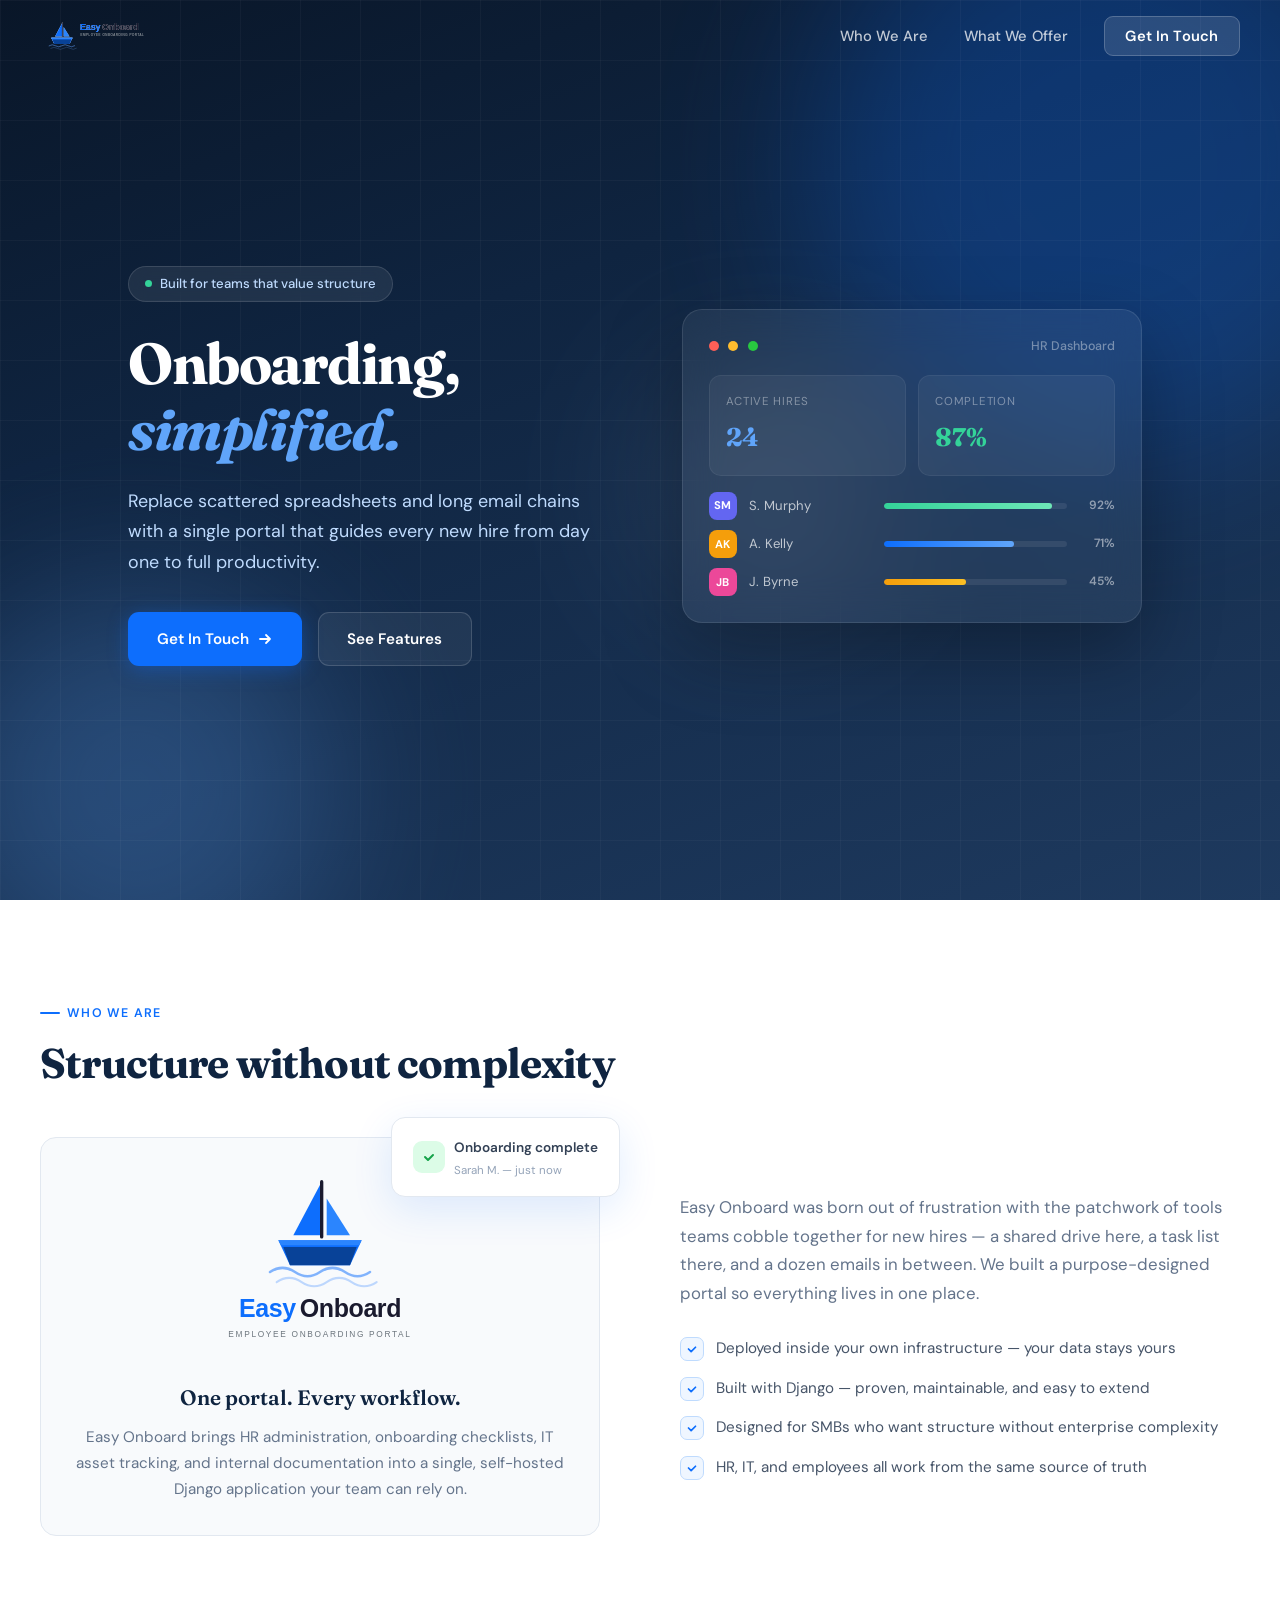
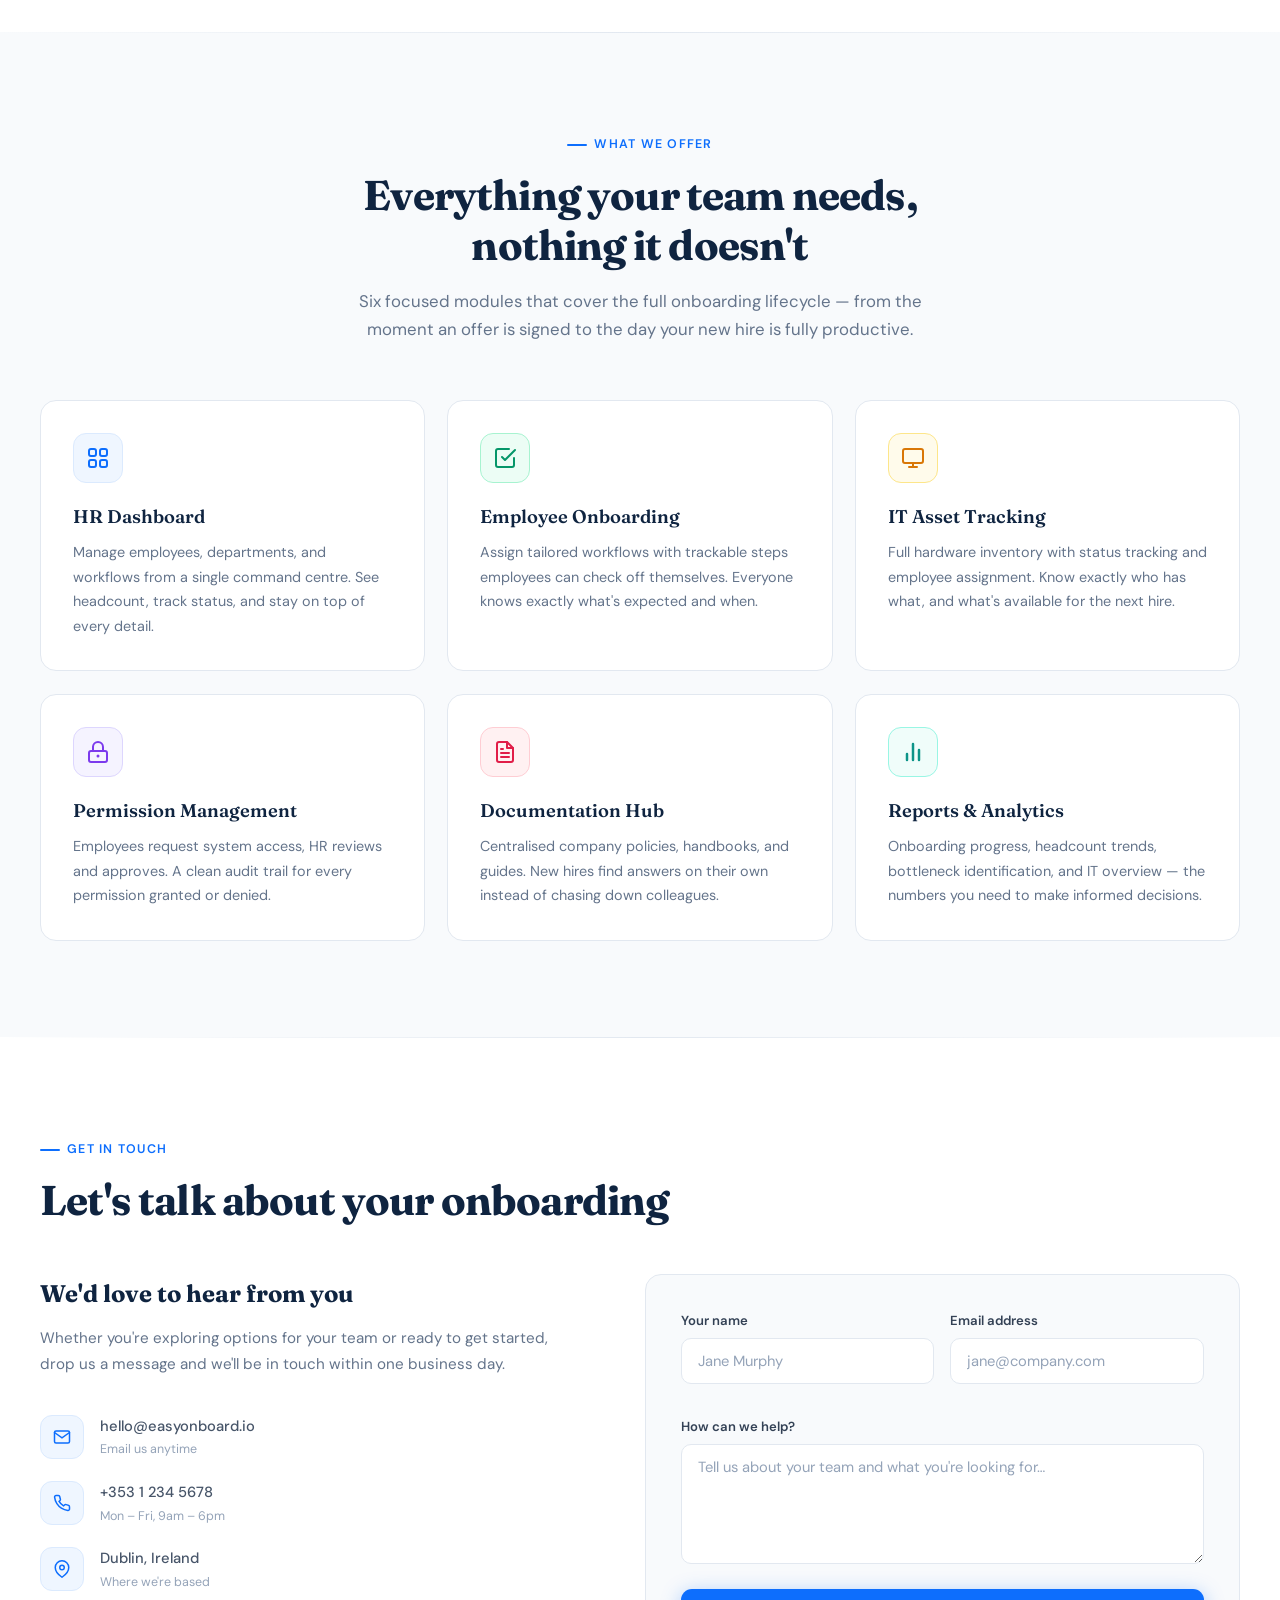
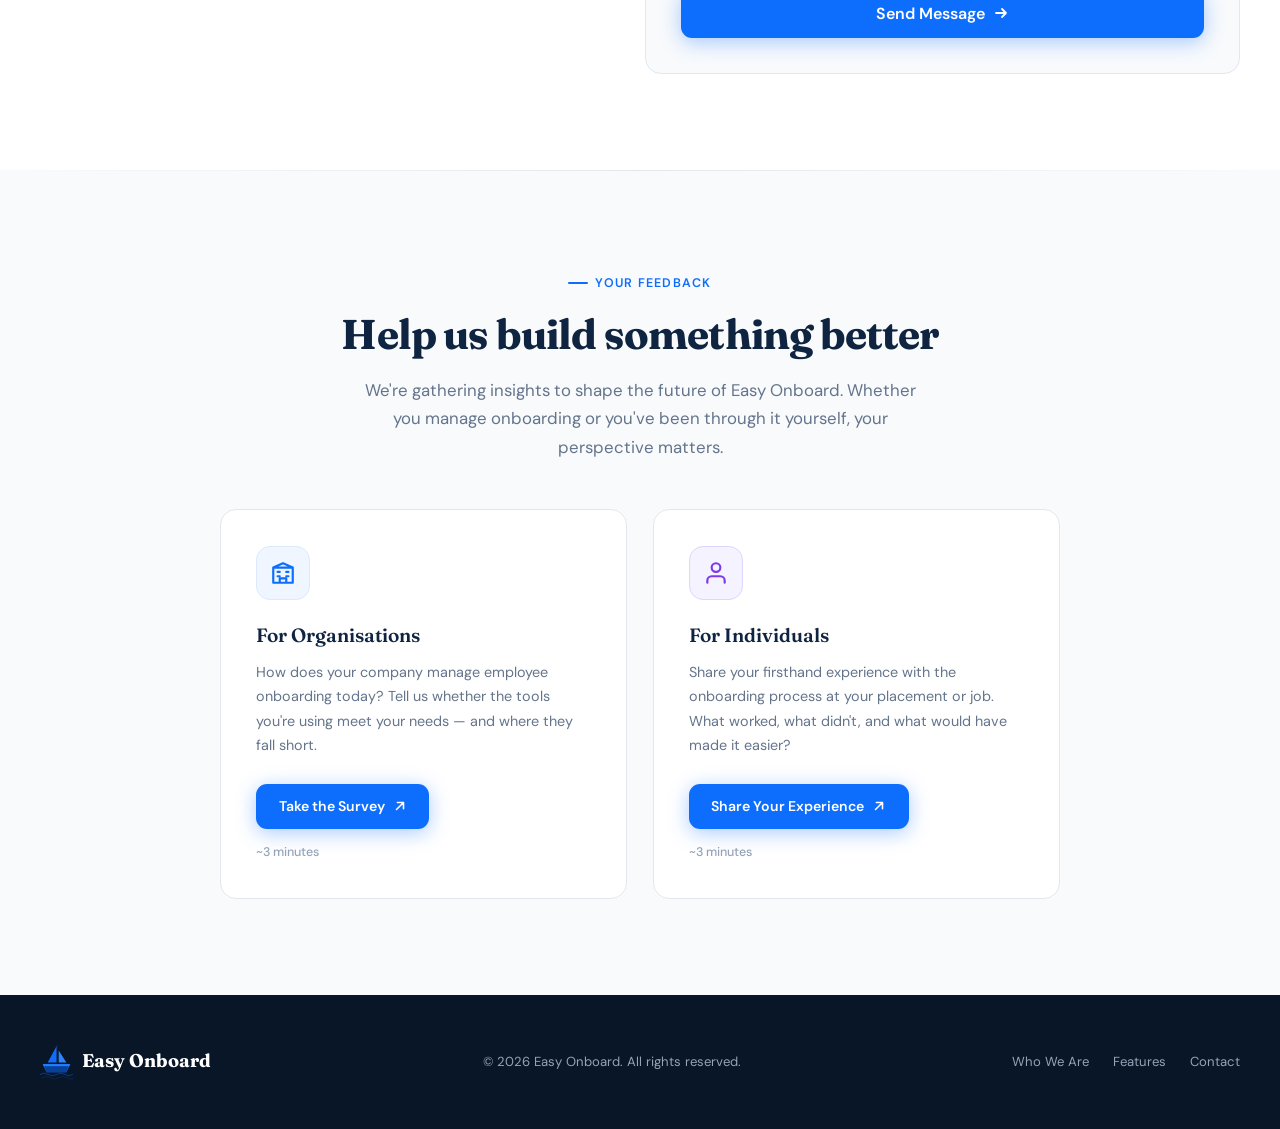
==== commit be49b188: "Update index.html for link" ====
--- a/index.html
+++ b/index.html
@@ -303,7 +303,7 @@
         </div>
         <h3>For Individuals</h3>
         <p>Share your firsthand experience with the onboarding process at your placement or job. What worked, what didn't, and what would have made it easier?</p>
-        <a href="https://forms.google.com/YOUR-PERSONAL-FORM-LINK" target="_blank" rel="noopener noreferrer" class="btn btn-primary feedback-btn">
+        <a href="https://forms.google.com/https://forms.gle/rWQx2BGvhrBXTm9cA" target="_blank" rel="noopener noreferrer" class="btn btn-primary feedback-btn">
           Share Your Experience
           <svg width="14" height="14" viewBox="0 0 16 16" fill="none"><path d="M4 12L12 4M12 4H5M12 4v7" stroke="currentColor" stroke-width="1.8" stroke-linecap="round" stroke-linejoin="round"/></svg>
         </a>
--- a/styles.css
+++ b/styles.css
@@ -0,0 +1,724 @@
+/* ═══════════════════════════════════════════
+   Easy Onboard — Marketing Site Stylesheet
+   ═══════════════════════════════════════════ */
+
+*, *::before, *::after { margin: 0; padding: 0; box-sizing: border-box; }
+
+:root {
+  --blue-50: #eff6ff;
+  --blue-100: #dbeafe;
+  --blue-200: #bfdbfe;
+  --blue-400: #60a5fa;
+  --blue-500: #0d6efd;
+  --blue-600: #0b5ed7;
+  --blue-700: #0a4fc2;
+  --blue-800: #1e3a5f;
+  --blue-900: #0f2440;
+  --blue-950: #091628;
+  --slate-50: #f8fafc;
+  --slate-100: #f1f5f9;
+  --slate-200: #e2e8f0;
+  --slate-300: #cbd5e1;
+  --slate-400: #94a3b8;
+  --slate-500: #64748b;
+  --slate-600: #475569;
+  --slate-700: #334155;
+  --slate-800: #1e293b;
+  --white: #ffffff;
+  --font-display: 'Fraunces', Georgia, serif;
+  --font-body: 'DM Sans', system-ui, sans-serif;
+  --shadow-sm: 0 1px 2px rgba(0,0,0,0.05);
+  --shadow-md: 0 4px 16px rgba(13,110,253,0.08);
+  --shadow-lg: 0 12px 40px rgba(13,110,253,0.12);
+  --shadow-xl: 0 20px 60px rgba(13,110,253,0.15);
+  --radius: 16px;
+  --radius-sm: 10px;
+}
+
+html { scroll-behavior: smooth; }
+
+body {
+  font-family: var(--font-body);
+  color: var(--slate-700);
+  line-height: 1.65;
+  background: var(--white);
+  overflow-x: hidden;
+  -webkit-font-smoothing: antialiased;
+}
+
+/* ── NAV ─────────────────────────────────── */
+.nav {
+  position: fixed;
+  top: 0; left: 0; right: 0;
+  z-index: 100;
+  padding: 0 2rem;
+  transition: background 0.4s, box-shadow 0.4s;
+}
+.nav.scrolled {
+  background: rgba(255,255,255,0.92);
+  backdrop-filter: blur(16px);
+  -webkit-backdrop-filter: blur(16px);
+  box-shadow: 0 1px 12px rgba(0,0,0,0.06);
+}
+.nav-inner {
+  max-width: 1200px;
+  margin: 0 auto;
+  display: flex;
+  align-items: center;
+  justify-content: space-between;
+  height: 72px;
+}
+
+/* Logo in nav */
+.nav-logo { text-decoration: none; display: flex; align-items: center; }
+.nav-logo-white,
+.nav-logo-colour { transition: opacity 0.4s; height: 34px; width: auto; }
+.nav-logo-white  { opacity: 1; }
+.nav-logo-colour { opacity: 0; position: absolute; }
+.nav.scrolled .nav-logo-white  { opacity: 0; }
+.nav.scrolled .nav-logo-colour { opacity: 1; position: static; }
+
+.nav-links {
+  display: flex;
+  gap: 2.2rem;
+  list-style: none;
+  align-items: center;
+}
+.nav-links a {
+  text-decoration: none;
+  color: rgba(255,255,255,0.75);
+  font-size: 0.92rem;
+  font-weight: 500;
+  letter-spacing: 0.01em;
+  transition: color 0.25s;
+}
+.nav-links a:hover { color: var(--white); }
+.nav.scrolled .nav-links a { color: var(--slate-600); }
+.nav.scrolled .nav-links a:hover { color: var(--blue-500); }
+
+.nav-cta {
+  background: rgba(255,255,255,0.12) !important;
+  color: var(--white) !important;
+  padding: 0.55rem 1.3rem !important;
+  border-radius: 9px !important;
+  font-weight: 600 !important;
+  border: 1px solid rgba(255,255,255,0.2) !important;
+  transition: all 0.25s !important;
+}
+.nav-cta:hover {
+  background: rgba(255,255,255,0.2) !important;
+  transform: translateY(-1px);
+}
+.nav.scrolled .nav-cta {
+  background: var(--blue-500) !important;
+  color: var(--white) !important;
+  border-color: var(--blue-500) !important;
+  box-shadow: 0 2px 8px rgba(13,110,253,0.25);
+}
+.nav.scrolled .nav-cta:hover {
+  background: var(--blue-600) !important;
+  box-shadow: 0 4px 16px rgba(13,110,253,0.35) !important;
+}
+
+.hamburger {
+  display: none;
+  flex-direction: column;
+  gap: 5px;
+  background: none;
+  border: none;
+  cursor: pointer;
+  padding: 4px;
+}
+.hamburger span {
+  display: block;
+  width: 24px;
+  height: 2.5px;
+  background: var(--white);
+  border-radius: 2px;
+  transition: transform 0.3s, opacity 0.3s, background 0.4s;
+}
+.nav.scrolled .hamburger span { background: var(--slate-700); }
+
+/* ── HERO ────────────────────────────────── */
+.hero {
+  min-height: 100vh;
+  display: flex;
+  align-items: center;
+  position: relative;
+  overflow: hidden;
+  background: linear-gradient(160deg, var(--blue-950) 0%, var(--blue-900) 35%, var(--blue-800) 100%);
+}
+.hero-bg {
+  position: absolute;
+  inset: 0;
+  overflow: hidden;
+}
+.hero-bg .orb {
+  position: absolute;
+  border-radius: 50%;
+  filter: blur(80px);
+  opacity: 0.25;
+  animation: orbFloat 12s ease-in-out infinite alternate;
+}
+.hero-bg .orb-1 { width: 600px; height: 600px; background: var(--blue-500); top: -15%; right: -10%; }
+.hero-bg .orb-2 { width: 400px; height: 400px; background: var(--blue-400); bottom: -10%; left: -5%; animation-delay: -4s; }
+.hero-bg .orb-3 { width: 250px; height: 250px; background: var(--blue-200); top: 40%; left: 50%; opacity: 0.12; animation-delay: -8s; }
+
+@keyframes orbFloat {
+  0%   { transform: translate(0, 0) scale(1); }
+  100% { transform: translate(30px, -40px) scale(1.08); }
+}
+
+.hero-bg::after {
+  content: '';
+  position: absolute;
+  inset: 0;
+  background-image:
+    linear-gradient(rgba(255,255,255,0.03) 1px, transparent 1px),
+    linear-gradient(90deg, rgba(255,255,255,0.03) 1px, transparent 1px);
+  background-size: 60px 60px;
+}
+
+.hero-content {
+  position: relative;
+  z-index: 2;
+  max-width: 1200px;
+  margin: 0 auto;
+  padding: 8rem 2rem 6rem;
+  display: grid;
+  grid-template-columns: 1fr 1fr;
+  gap: 4rem;
+  align-items: center;
+}
+.hero-text { max-width: 580px; }
+
+.hero-badge {
+  display: inline-flex;
+  align-items: center;
+  gap: 0.5rem;
+  background: rgba(255,255,255,0.08);
+  border: 1px solid rgba(255,255,255,0.12);
+  padding: 0.4rem 1rem;
+  border-radius: 100px;
+  font-size: 0.82rem;
+  color: var(--blue-200);
+  font-weight: 500;
+  margin-bottom: 1.8rem;
+  backdrop-filter: blur(8px);
+}
+.hero-badge .dot {
+  width: 7px; height: 7px;
+  background: #34d399;
+  border-radius: 50%;
+  animation: pulse 2s ease-in-out infinite;
+}
+@keyframes pulse {
+  0%, 100% { opacity: 1; transform: scale(1); }
+  50%      { opacity: 0.5; transform: scale(0.8); }
+}
+
+.hero h1 {
+  font-family: var(--font-display);
+  font-size: clamp(2.4rem, 5vw, 3.6rem);
+  font-weight: 700;
+  color: var(--white);
+  line-height: 1.15;
+  letter-spacing: -0.025em;
+  margin-bottom: 1.4rem;
+}
+.hero h1 .highlight {
+  color: var(--blue-400);
+  font-style: italic;
+}
+.hero p {
+  font-size: 1.12rem;
+  color: var(--blue-200);
+  line-height: 1.7;
+  margin-bottom: 2.2rem;
+  max-width: 480px;
+}
+.hero-buttons { display: flex; gap: 1rem; flex-wrap: wrap; }
+
+/* ── BUTTONS ─────────────────────────────── */
+.btn {
+  display: inline-flex;
+  align-items: center;
+  gap: 0.5rem;
+  padding: 0.85rem 1.8rem;
+  border-radius: 11px;
+  font-family: var(--font-body);
+  font-size: 0.95rem;
+  font-weight: 600;
+  text-decoration: none;
+  border: none;
+  cursor: pointer;
+  transition: all 0.3s cubic-bezier(0.4,0,0.2,1);
+}
+.btn-primary {
+  background: var(--blue-500);
+  color: var(--white);
+  box-shadow: 0 4px 20px rgba(13,110,253,0.35);
+}
+.btn-primary:hover {
+  background: var(--blue-600);
+  transform: translateY(-2px);
+  box-shadow: 0 8px 30px rgba(13,110,253,0.45);
+}
+.btn-ghost {
+  background: rgba(255,255,255,0.06);
+  color: var(--white);
+  border: 1px solid rgba(255,255,255,0.15);
+}
+.btn-ghost:hover {
+  background: rgba(255,255,255,0.12);
+  transform: translateY(-2px);
+}
+
+/* ── DASHBOARD PREVIEW (hero visual) ─────── */
+.hero-visual { display: flex; justify-content: center; align-items: center; }
+.dashboard-preview {
+  background: rgba(255,255,255,0.06);
+  backdrop-filter: blur(20px);
+  border: 1px solid rgba(255,255,255,0.1);
+  border-radius: 20px;
+  padding: 1.6rem;
+  width: 100%;
+  max-width: 460px;
+  box-shadow: 0 30px 80px rgba(0,0,0,0.3);
+}
+.dp-header { display: flex; align-items: center; gap: 0.6rem; margin-bottom: 1.2rem; }
+.dp-dot { width: 10px; height: 10px; border-radius: 50%; }
+.dp-dot:nth-child(1) { background: #ff5f57; }
+.dp-dot:nth-child(2) { background: #ffbd2e; }
+.dp-dot:nth-child(3) { background: #28c840; }
+.dp-title { margin-left: auto; font-size: 0.78rem; color: rgba(255,255,255,0.4); font-weight: 500; }
+
+.dp-stats { display: grid; grid-template-columns: 1fr 1fr; gap: 0.8rem; margin-bottom: 1rem; }
+.dp-stat {
+  background: rgba(255,255,255,0.05);
+  border: 1px solid rgba(255,255,255,0.06);
+  border-radius: 12px;
+  padding: 1rem;
+}
+.dp-stat-label { font-size: 0.72rem; color: rgba(255,255,255,0.4); text-transform: uppercase; letter-spacing: 0.06em; margin-bottom: 0.3rem; }
+.dp-stat-value { font-family: var(--font-display); font-size: 1.6rem; font-weight: 700; color: var(--white); }
+.dp-stat-value.green { color: #34d399; }
+.dp-stat-value.blue  { color: var(--blue-400); }
+
+.dp-progress-rows { display: flex; flex-direction: column; gap: 0.65rem; }
+.dp-row { display: flex; align-items: center; gap: 0.8rem; }
+.dp-row-avatar {
+  width: 28px; height: 28px;
+  border-radius: 8px;
+  display: flex; align-items: center; justify-content: center;
+  font-size: 0.7rem; font-weight: 700; color: var(--white);
+  flex-shrink: 0;
+}
+.dp-row-name { font-size: 0.82rem; color: rgba(255,255,255,0.7); flex: 1; white-space: nowrap; }
+.dp-row-bar { flex: 1.5; height: 6px; background: rgba(255,255,255,0.08); border-radius: 10px; overflow: hidden; }
+.dp-row-fill { height: 100%; border-radius: 10px; transition: width 1.5s ease; }
+.dp-row-pct { font-size: 0.75rem; color: rgba(255,255,255,0.5); width: 36px; text-align: right; font-weight: 600; }
+
+/* ── SECTION COMMON ──────────────────────── */
+section { padding: 6rem 2rem; }
+.container { max-width: 1200px; margin: 0 auto; }
+
+.section-label {
+  display: inline-flex;
+  align-items: center;
+  gap: 0.45rem;
+  font-size: 0.78rem;
+  font-weight: 600;
+  text-transform: uppercase;
+  letter-spacing: 0.1em;
+  color: var(--blue-500);
+  margin-bottom: 1rem;
+}
+.section-label::before {
+  content: '';
+  width: 20px; height: 2px;
+  background: var(--blue-500);
+  border-radius: 2px;
+}
+.section-heading {
+  font-family: var(--font-display);
+  font-size: clamp(1.8rem, 3.5vw, 2.6rem);
+  font-weight: 700;
+  color: var(--blue-900);
+  letter-spacing: -0.02em;
+  line-height: 1.2;
+  margin-bottom: 1rem;
+}
+.section-sub {
+  font-size: 1.05rem;
+  color: var(--slate-500);
+  max-width: 580px;
+  line-height: 1.7;
+}
+
+/* ── WHO WE ARE ──────────────────────────── */
+.about { background: var(--white); }
+.about-grid {
+  display: grid;
+  grid-template-columns: 1fr 1fr;
+  gap: 5rem;
+  align-items: center;
+  margin-top: 3rem;
+}
+.about-visual { position: relative; }
+
+.about-card {
+  background: var(--slate-50);
+  border: 1px solid var(--slate-200);
+  border-radius: var(--radius);
+  padding: 2rem;
+  text-align: center;
+}
+.about-logo {
+  max-width: 200px;
+  height: auto;
+  margin-bottom: 1.2rem;
+}
+.about-card h3 {
+  font-family: var(--font-display);
+  font-size: 1.3rem;
+  color: var(--blue-900);
+  margin-bottom: 0.6rem;
+  font-weight: 600;
+}
+.about-card p {
+  color: var(--slate-500);
+  font-size: 0.95rem;
+  line-height: 1.7;
+}
+
+.about-floating {
+  position: absolute;
+  top: -20px; right: -20px;
+  background: var(--white);
+  border: 1px solid var(--slate-200);
+  border-radius: 14px;
+  padding: 1rem 1.3rem;
+  box-shadow: var(--shadow-lg);
+  display: flex;
+  align-items: center;
+  gap: 0.6rem;
+  animation: float 4s ease-in-out infinite;
+}
+@keyframes float {
+  0%, 100% { transform: translateY(0); }
+  50%      { transform: translateY(-8px); }
+}
+.about-floating .check {
+  width: 32px; height: 32px;
+  background: #dcfce7;
+  border-radius: 9px;
+  display: flex; align-items: center; justify-content: center;
+}
+.about-floating span { font-size: 0.85rem; font-weight: 600; color: var(--slate-700); }
+.about-floating small { display: block; font-size: 0.72rem; color: var(--slate-400); font-weight: 400; }
+
+.about-text .section-sub { margin-bottom: 1.8rem; }
+.about-points { display: flex; flex-direction: column; gap: 0.9rem; }
+.about-point { display: flex; align-items: flex-start; gap: 0.75rem; font-size: 0.95rem; color: var(--slate-600); }
+.about-point-icon {
+  width: 24px; height: 24px;
+  background: var(--blue-50);
+  border: 1px solid var(--blue-200);
+  border-radius: 7px;
+  display: flex; align-items: center; justify-content: center;
+  flex-shrink: 0;
+  margin-top: 1px;
+}
+
+/* ── FEATURES ────────────────────────────── */
+.features { background: var(--slate-50); position: relative; }
+.features::before {
+  content: '';
+  position: absolute;
+  top: 0; left: 0; right: 0;
+  height: 1px;
+  background: linear-gradient(90deg, transparent, var(--slate-200), transparent);
+}
+.features-header { text-align: center; margin-bottom: 3.5rem; }
+.features-header .section-sub { margin: 0 auto; }
+
+.features-grid {
+  display: grid;
+  grid-template-columns: repeat(3, 1fr);
+  gap: 1.4rem;
+}
+.feature-card {
+  background: var(--white);
+  border: 1px solid var(--slate-200);
+  border-radius: var(--radius);
+  padding: 2rem;
+  transition: transform 0.35s cubic-bezier(0.4,0,0.2,1), box-shadow 0.35s, border-color 0.35s;
+  position: relative;
+  overflow: hidden;
+}
+.feature-card::before {
+  content: '';
+  position: absolute;
+  top: 0; left: 0; right: 0;
+  height: 3px;
+  background: linear-gradient(90deg, var(--blue-500), var(--blue-400));
+  opacity: 0;
+  transition: opacity 0.35s;
+}
+.feature-card:hover {
+  transform: translateY(-4px);
+  box-shadow: var(--shadow-lg);
+  border-color: var(--blue-200);
+}
+.feature-card:hover::before { opacity: 1; }
+
+.feature-icon {
+  width: 50px; height: 50px;
+  border-radius: 13px;
+  display: flex; align-items: center; justify-content: center;
+  margin-bottom: 1.2rem;
+}
+.feature-card h3 {
+  font-family: var(--font-display);
+  font-size: 1.15rem;
+  font-weight: 600;
+  color: var(--blue-900);
+  margin-bottom: 0.5rem;
+}
+.feature-card p { font-size: 0.9rem; color: var(--slate-500); line-height: 1.7; }
+
+.fi-blue    { background: var(--blue-50);  border: 1px solid var(--blue-100); }
+.fi-emerald { background: #ecfdf5;         border: 1px solid #a7f3d0; }
+.fi-amber   { background: #fffbeb;         border: 1px solid #fde68a; }
+.fi-purple  { background: #f5f3ff;         border: 1px solid #ddd6fe; }
+.fi-rose    { background: #fff1f2;         border: 1px solid #fecdd3; }
+.fi-teal    { background: #f0fdfa;         border: 1px solid #99f6e4; }
+
+/* ── CONTACT ─────────────────────────────── */
+.contact { background: var(--white); position: relative; }
+.contact::before {
+  content: '';
+  position: absolute;
+  top: 0; left: 0; right: 0;
+  height: 1px;
+  background: linear-gradient(90deg, transparent, var(--slate-200), transparent);
+}
+.contact-grid {
+  display: grid;
+  grid-template-columns: 1fr 1.1fr;
+  gap: 4rem;
+  margin-top: 3rem;
+}
+.contact-info h3 {
+  font-family: var(--font-display);
+  font-size: 1.5rem;
+  font-weight: 700;
+  color: var(--blue-900);
+  margin-bottom: 0.8rem;
+}
+.contact-info > p {
+  color: var(--slate-500);
+  font-size: 0.95rem;
+  margin-bottom: 2.2rem;
+  line-height: 1.7;
+}
+.contact-detail { display: flex; align-items: center; gap: 1rem; margin-bottom: 1.2rem; }
+.contact-detail-icon {
+  width: 44px; height: 44px;
+  background: var(--blue-50);
+  border: 1px solid var(--blue-100);
+  border-radius: 12px;
+  display: flex; align-items: center; justify-content: center;
+  flex-shrink: 0;
+}
+.contact-detail span { font-size: 0.92rem; color: var(--slate-600); font-weight: 500; }
+.contact-detail small { display: block; font-size: 0.78rem; color: var(--slate-400); font-weight: 400; }
+
+.contact-form-wrap {
+  background: var(--slate-50);
+  border: 1px solid var(--slate-200);
+  border-radius: var(--radius);
+  padding: 2.2rem;
+}
+.form-row { display: grid; grid-template-columns: 1fr 1fr; gap: 1rem; margin-bottom: 1rem; }
+.form-group { margin-bottom: 1rem; }
+.form-group label {
+  display: block;
+  font-size: 0.82rem;
+  font-weight: 600;
+  color: var(--slate-700);
+  margin-bottom: 0.4rem;
+}
+.form-group input,
+.form-group textarea {
+  width: 100%;
+  padding: 0.75rem 1rem;
+  border: 1px solid var(--slate-200);
+  border-radius: var(--radius-sm);
+  font-family: var(--font-body);
+  font-size: 0.92rem;
+  color: var(--slate-700);
+  background: var(--white);
+  transition: border-color 0.25s, box-shadow 0.25s;
+  outline: none;
+}
+.form-group input:focus,
+.form-group textarea:focus {
+  border-color: var(--blue-500);
+  box-shadow: 0 0 0 3px rgba(13,110,253,0.1);
+}
+.form-group textarea { resize: vertical; min-height: 120px; }
+.form-group input::placeholder,
+.form-group textarea::placeholder { color: var(--slate-400); }
+.btn-submit { width: 100%; justify-content: center; padding: 0.9rem; font-size: 1rem; }
+
+/* ── FOOTER ──────────────────────────────── */
+.footer {
+  background: var(--blue-950);
+  padding: 3rem 2rem;
+}
+.footer-inner {
+  max-width: 1200px;
+  margin: 0 auto;
+  display: flex;
+  align-items: center;
+  justify-content: space-between;
+  flex-wrap: wrap;
+  gap: 1rem;
+}
+.footer-logo { display: flex; align-items: center; gap: 0.6rem; text-decoration: none; }
+.footer-logo img { height: 38px; width: auto; }
+.footer-logo span {
+  font-family: var(--font-display);
+  font-weight: 700;
+  font-size: 1.15rem;
+  color: var(--white);
+}
+.footer p { font-size: 0.82rem; color: var(--slate-400); }
+.footer-links { display: flex; gap: 1.5rem; list-style: none; }
+.footer-links a {
+  font-size: 0.82rem;
+  color: var(--slate-400);
+  text-decoration: none;
+  transition: color 0.25s;
+}
+.footer-links a:hover { color: var(--white); }
+
+/* ── SCROLL REVEAL ANIMATION ─────────────── */
+.reveal {
+  opacity: 0;
+  transform: translateY(28px);
+  transition: opacity 0.7s cubic-bezier(0.4,0,0.2,1), transform 0.7s cubic-bezier(0.4,0,0.2,1);
+}
+.reveal.visible {
+  opacity: 1;
+  transform: translateY(0);
+}
+
+/* ── RESPONSIVE ──────────────────────────── */
+@media (max-width: 1024px) {
+  .hero-content { grid-template-columns: 1fr; text-align: center; }
+  .hero-text   { max-width: 100%; }
+  .hero p      { margin-left: auto; margin-right: auto; }
+  .hero-buttons { justify-content: center; }
+  .hero-visual  { display: none; }
+  .about-grid   { grid-template-columns: 1fr; gap: 3rem; }
+  .about-visual { order: -1; }
+  .features-grid { grid-template-columns: 1fr 1fr; }
+  .contact-grid  { grid-template-columns: 1fr; }
+}
+
+@media (max-width: 768px) {
+  .nav-links { display: none; }
+  .nav-links.open {
+    display: flex;
+    flex-direction: column;
+    position: absolute;
+    top: 72px; left: 0; right: 0;
+    background: var(--white);
+    padding: 1.5rem 2rem;
+    box-shadow: 0 8px 30px rgba(0,0,0,0.1);
+    gap: 1rem;
+  }
+  .nav-links.open a { color: var(--slate-600) !important; }
+  .nav-links.open .nav-cta {
+    background: var(--blue-500) !important;
+    color: var(--white) !important;
+    border-color: var(--blue-500) !important;
+    text-align: center;
+  }
+  .hamburger { display: flex; }
+  .features-grid { grid-template-columns: 1fr; }
+  .form-row { grid-template-columns: 1fr; }
+  section { padding: 4rem 1.5rem; }
+}
+
+/* ── FEEDBACK ────────────────────────────── */
+.feedback { background: var(--slate-50); position: relative; }
+.feedback::before {
+  content: '';
+  position: absolute;
+  top: 0; left: 0; right: 0;
+  height: 1px;
+  background: linear-gradient(90deg, transparent, var(--slate-200), transparent);
+}
+.feedback-header { text-align: center; margin-bottom: 3rem; }
+.feedback-header .section-sub { margin: 0 auto; }
+
+.feedback-grid {
+  display: grid;
+  grid-template-columns: 1fr 1fr;
+  gap: 1.6rem;
+  max-width: 840px;
+  margin: 0 auto;
+}
+.feedback-card {
+  background: var(--white);
+  border: 1px solid var(--slate-200);
+  border-radius: var(--radius);
+  padding: 2.2rem;
+  display: flex;
+  flex-direction: column;
+  align-items: flex-start;
+  transition: transform 0.35s cubic-bezier(0.4,0,0.2,1), box-shadow 0.35s;
+}
+.feedback-card:hover {
+  transform: translateY(-4px);
+  box-shadow: var(--shadow-lg);
+}
+.feedback-icon {
+  width: 54px; height: 54px;
+  border-radius: 14px;
+  display: flex; align-items: center; justify-content: center;
+  margin-bottom: 1.3rem;
+}
+.fb-org      { background: var(--blue-50);  border: 1px solid var(--blue-100); }
+.fb-personal { background: #f5f3ff;         border: 1px solid #ddd6fe; }
+
+.feedback-card h3 {
+  font-family: var(--font-display);
+  font-size: 1.2rem;
+  font-weight: 600;
+  color: var(--blue-900);
+  margin-bottom: 0.5rem;
+}
+.feedback-card p {
+  font-size: 0.9rem;
+  color: var(--slate-500);
+  line-height: 1.7;
+  margin-bottom: 1.6rem;
+  flex: 1;
+}
+.feedback-btn { font-size: 0.88rem; padding: 0.7rem 1.4rem; }
+.feedback-time {
+  display: block;
+  margin-top: 0.8rem;
+  font-size: 0.78rem;
+  color: var(--slate-400);
+  font-weight: 500;
+}
+
+@media (max-width: 768px) {
+  .feedback-grid { grid-template-columns: 1fr; }
+}
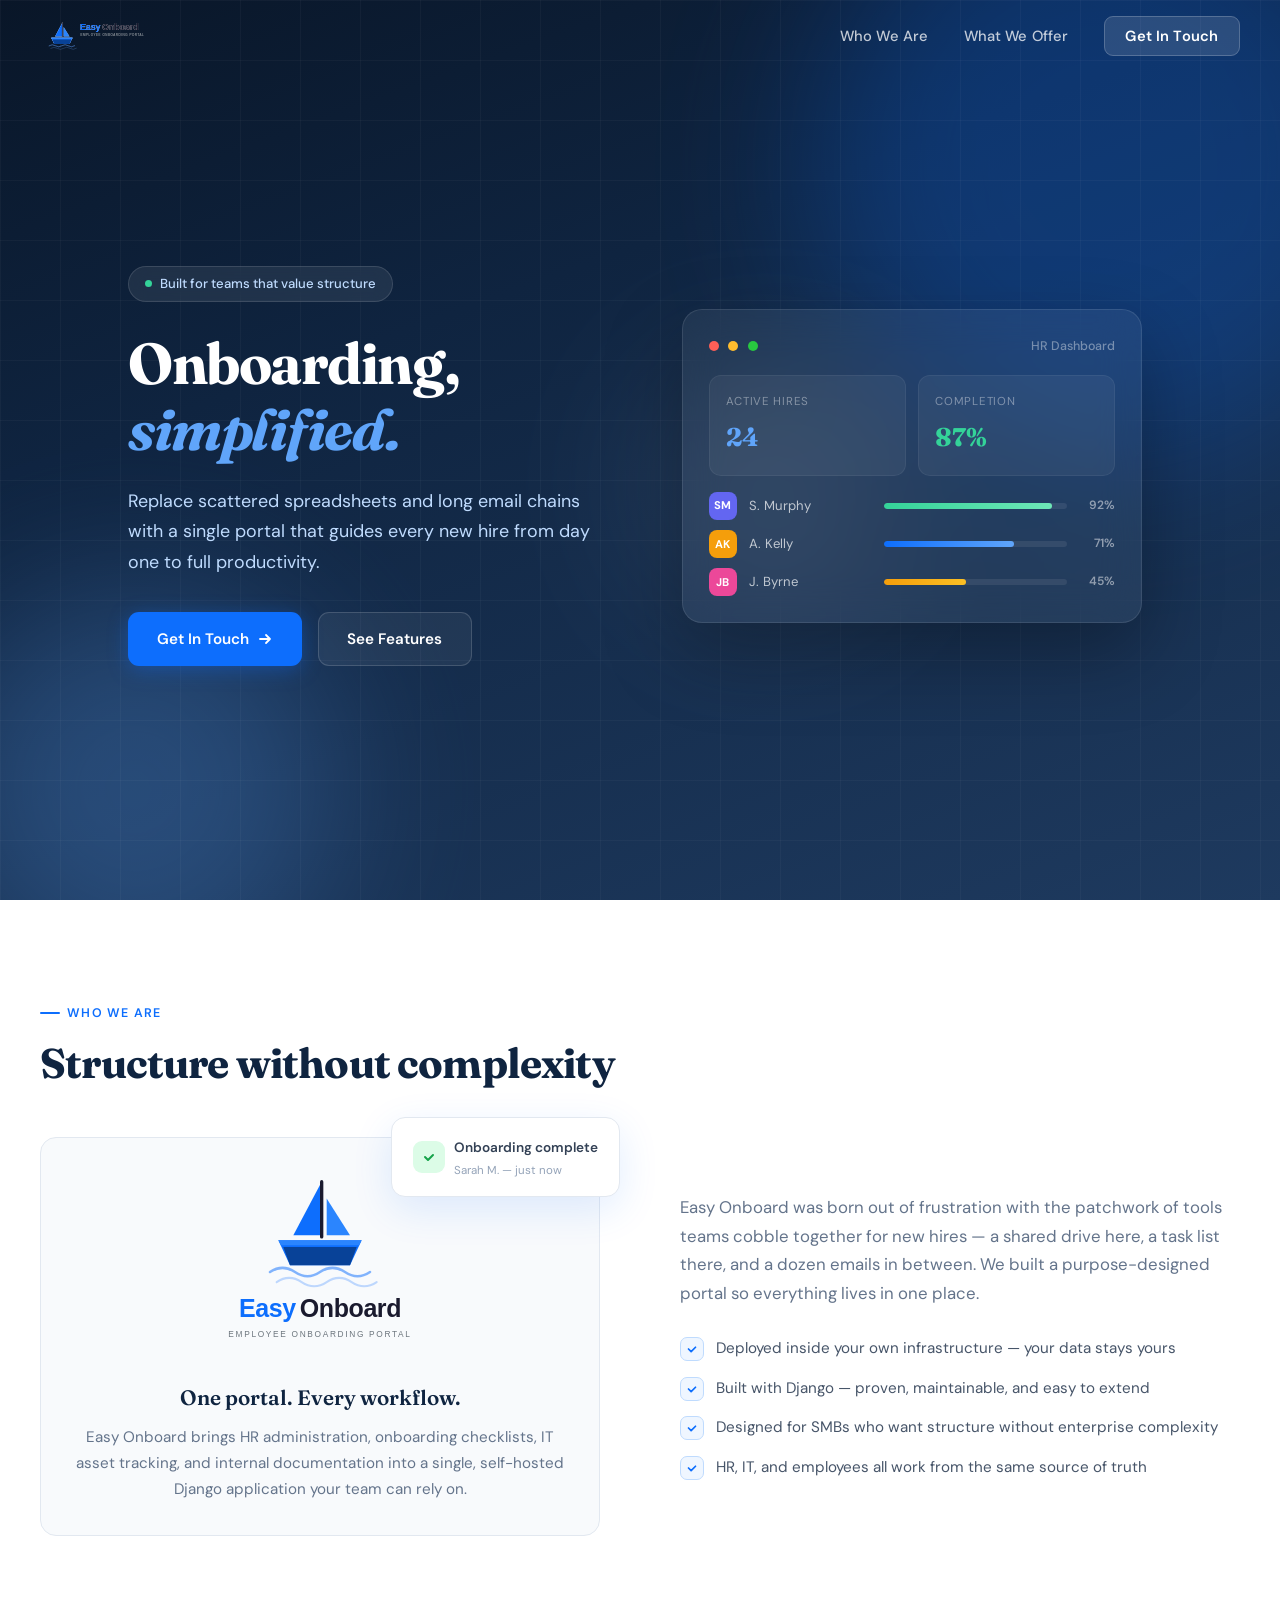
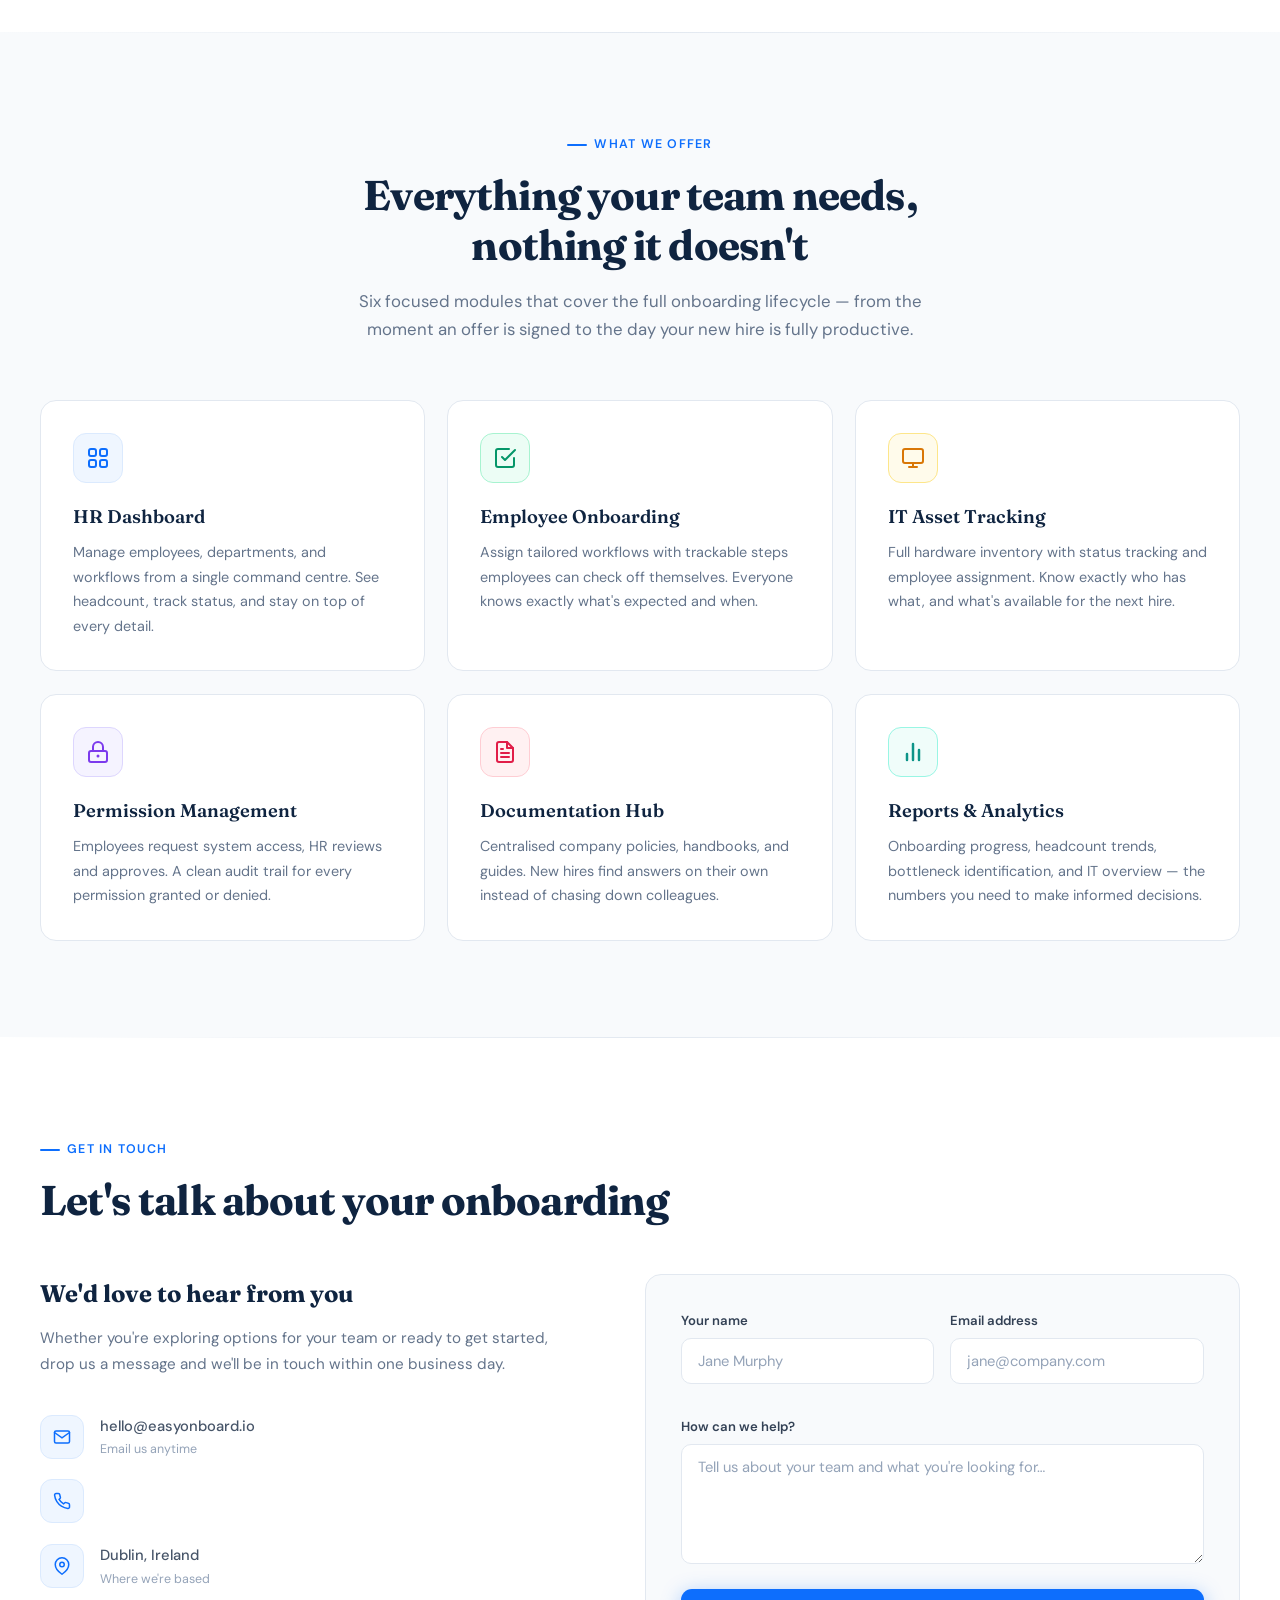
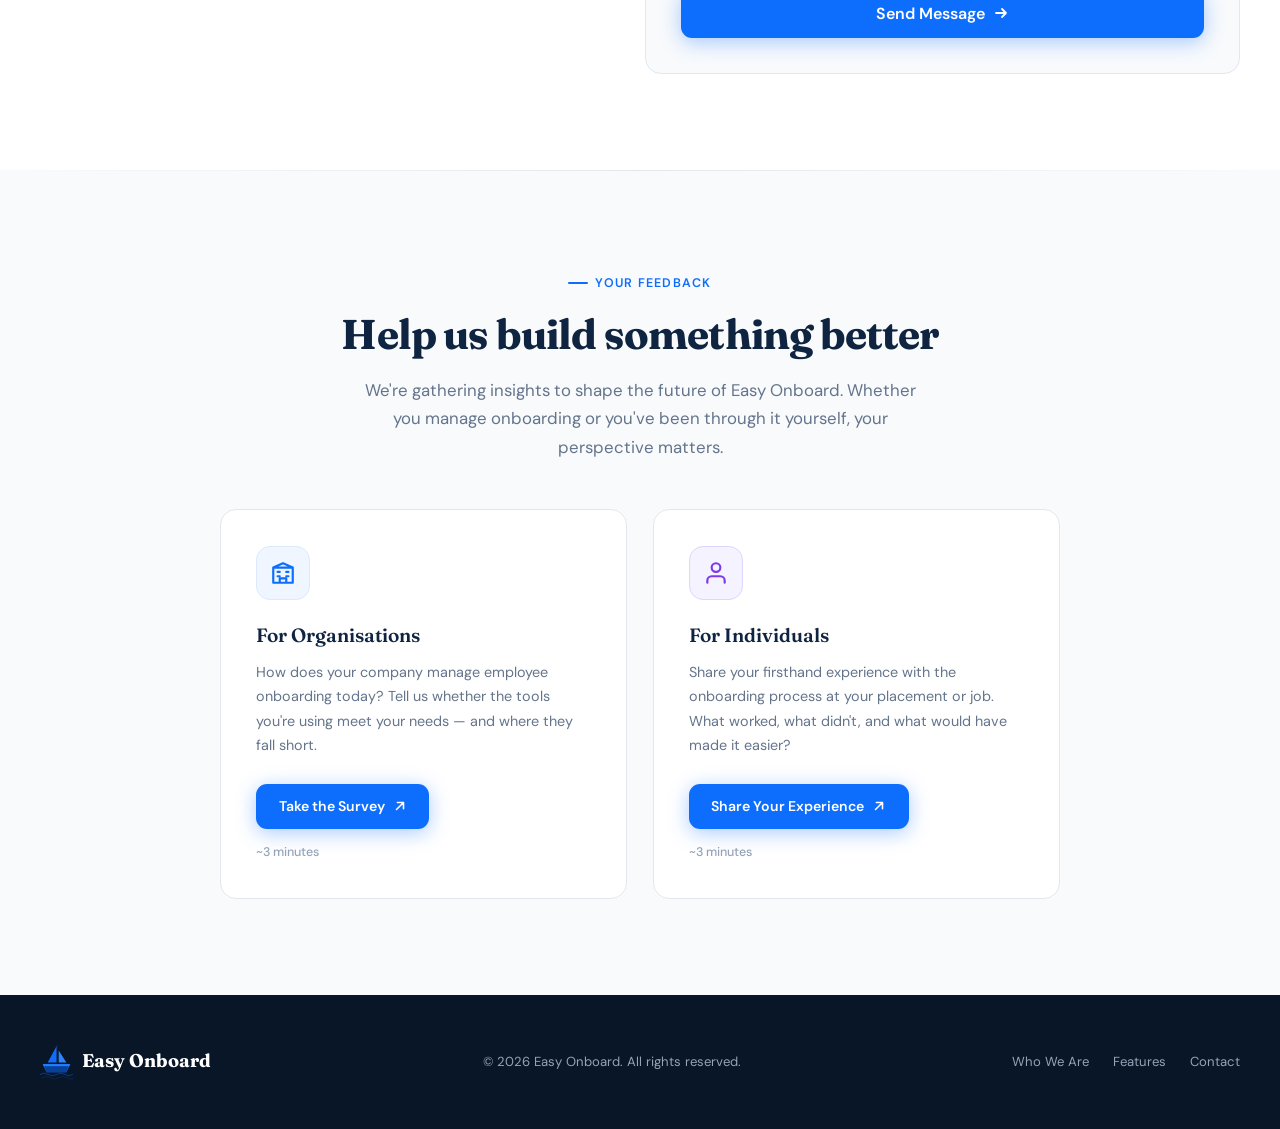
==== commit 2c4eb7d6: "Update index.html feedback" ====
--- a/index.html
+++ b/index.html
@@ -233,10 +233,6 @@
           <div class="contact-detail-icon">
             <svg width="18" height="18" viewBox="0 0 24 24" fill="none"><path d="M22 16.92v3a2 2 0 01-2.18 2 19.79 19.79 0 01-8.63-3.07 19.5 19.5 0 01-6-6A19.79 19.79 0 012.12 4.18 2 2 0 014.11 2h3a2 2 0 012 1.72 12.84 12.84 0 00.7 2.81 2 2 0 01-.45 2.11L8.09 9.91a16 16 0 006 6l1.27-1.27a2 2 0 012.11-.45 12.84 12.84 0 002.81.7A2 2 0 0122 16.92z" stroke="var(--blue-500)" stroke-width="2"/></svg>
           </div>
-          <div>
-            <span>+353 1 234 5678</span>
-            <small>Mon – Fri, 9am – 6pm</small>
-          </div>
         </div>
         <div class="contact-detail">
           <div class="contact-detail-icon">
@@ -290,7 +286,7 @@
         </div>
         <h3>For Organisations</h3>
         <p>How does your company manage employee onboarding today? Tell us whether the tools you're using meet your needs — and where they fall short.</p>
-        <a href="https://forms.google.com/YOUR-ORG-FORM-LINK" target="_blank" rel="noopener noreferrer" class="btn btn-primary feedback-btn">
+        <a href="https://docs.google.com/forms/d/e/1FAIpQLSca_4moslvPNSL1hmsKpEj3vIPpiUB_DozF8WJBsx3bF6wWAw/viewform?usp=dialog" target="_blank" rel="noopener noreferrer" class="btn btn-primary feedback-btn">
           Take the Survey
           <svg width="14" height="14" viewBox="0 0 16 16" fill="none"><path d="M4 12L12 4M12 4H5M12 4v7" stroke="currentColor" stroke-width="1.8" stroke-linecap="round" stroke-linejoin="round"/></svg>
         </a>
@@ -303,7 +299,7 @@
         </div>
         <h3>For Individuals</h3>
         <p>Share your firsthand experience with the onboarding process at your placement or job. What worked, what didn't, and what would have made it easier?</p>
-        <a href="https://forms.google.com/https://forms.gle/rWQx2BGvhrBXTm9cA" target="_blank" rel="noopener noreferrer" class="btn btn-primary feedback-btn">
+        <a href="https://docs.google.com/forms/d/e/1FAIpQLScSoZvz5_ntG8GErunhqbyILZUaP--DhHSzvP8bF4M2HgVYRw/viewform?usp=sharing&ouid=103037831887612358513" target="_blank" rel="noopener noreferrer" class="btn btn-primary feedback-btn">
           Share Your Experience
           <svg width="14" height="14" viewBox="0 0 16 16" fill="none"><path d="M4 12L12 4M12 4H5M12 4v7" stroke="currentColor" stroke-width="1.8" stroke-linecap="round" stroke-linejoin="round"/></svg>
         </a>
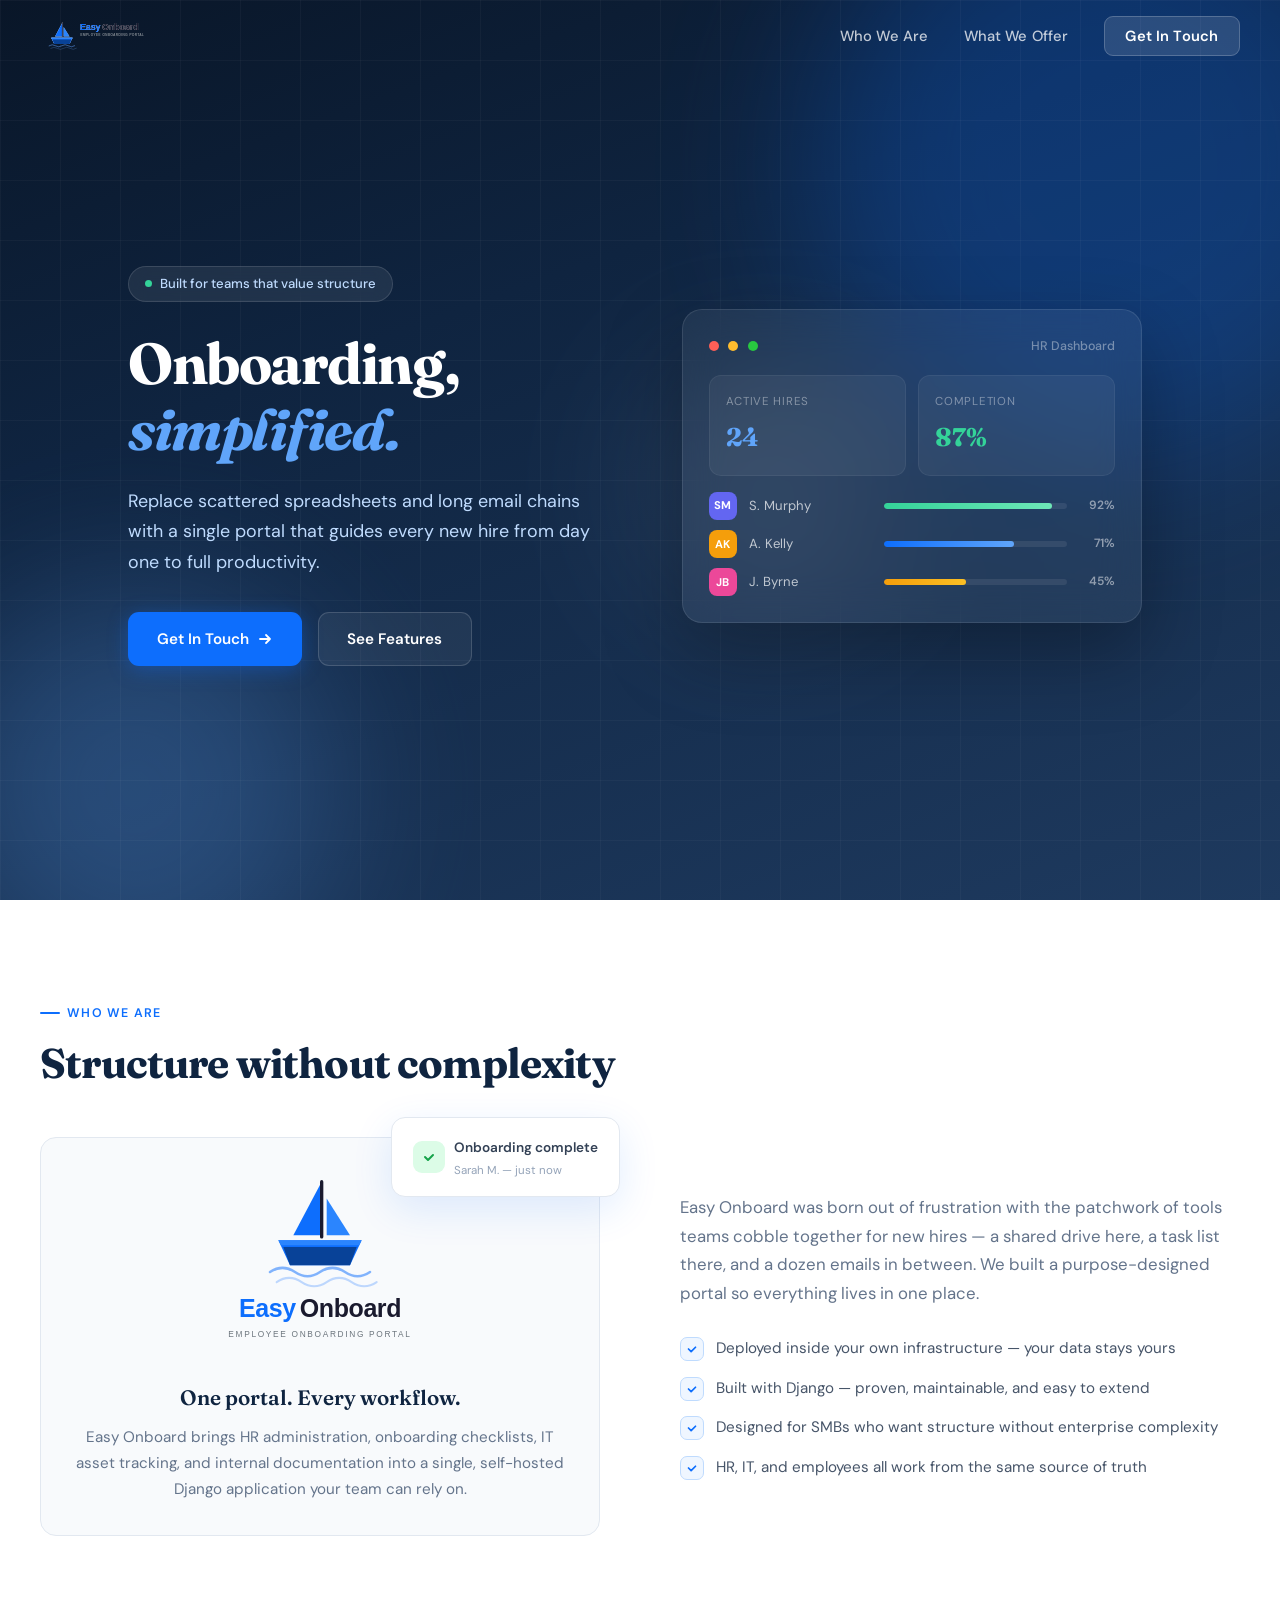
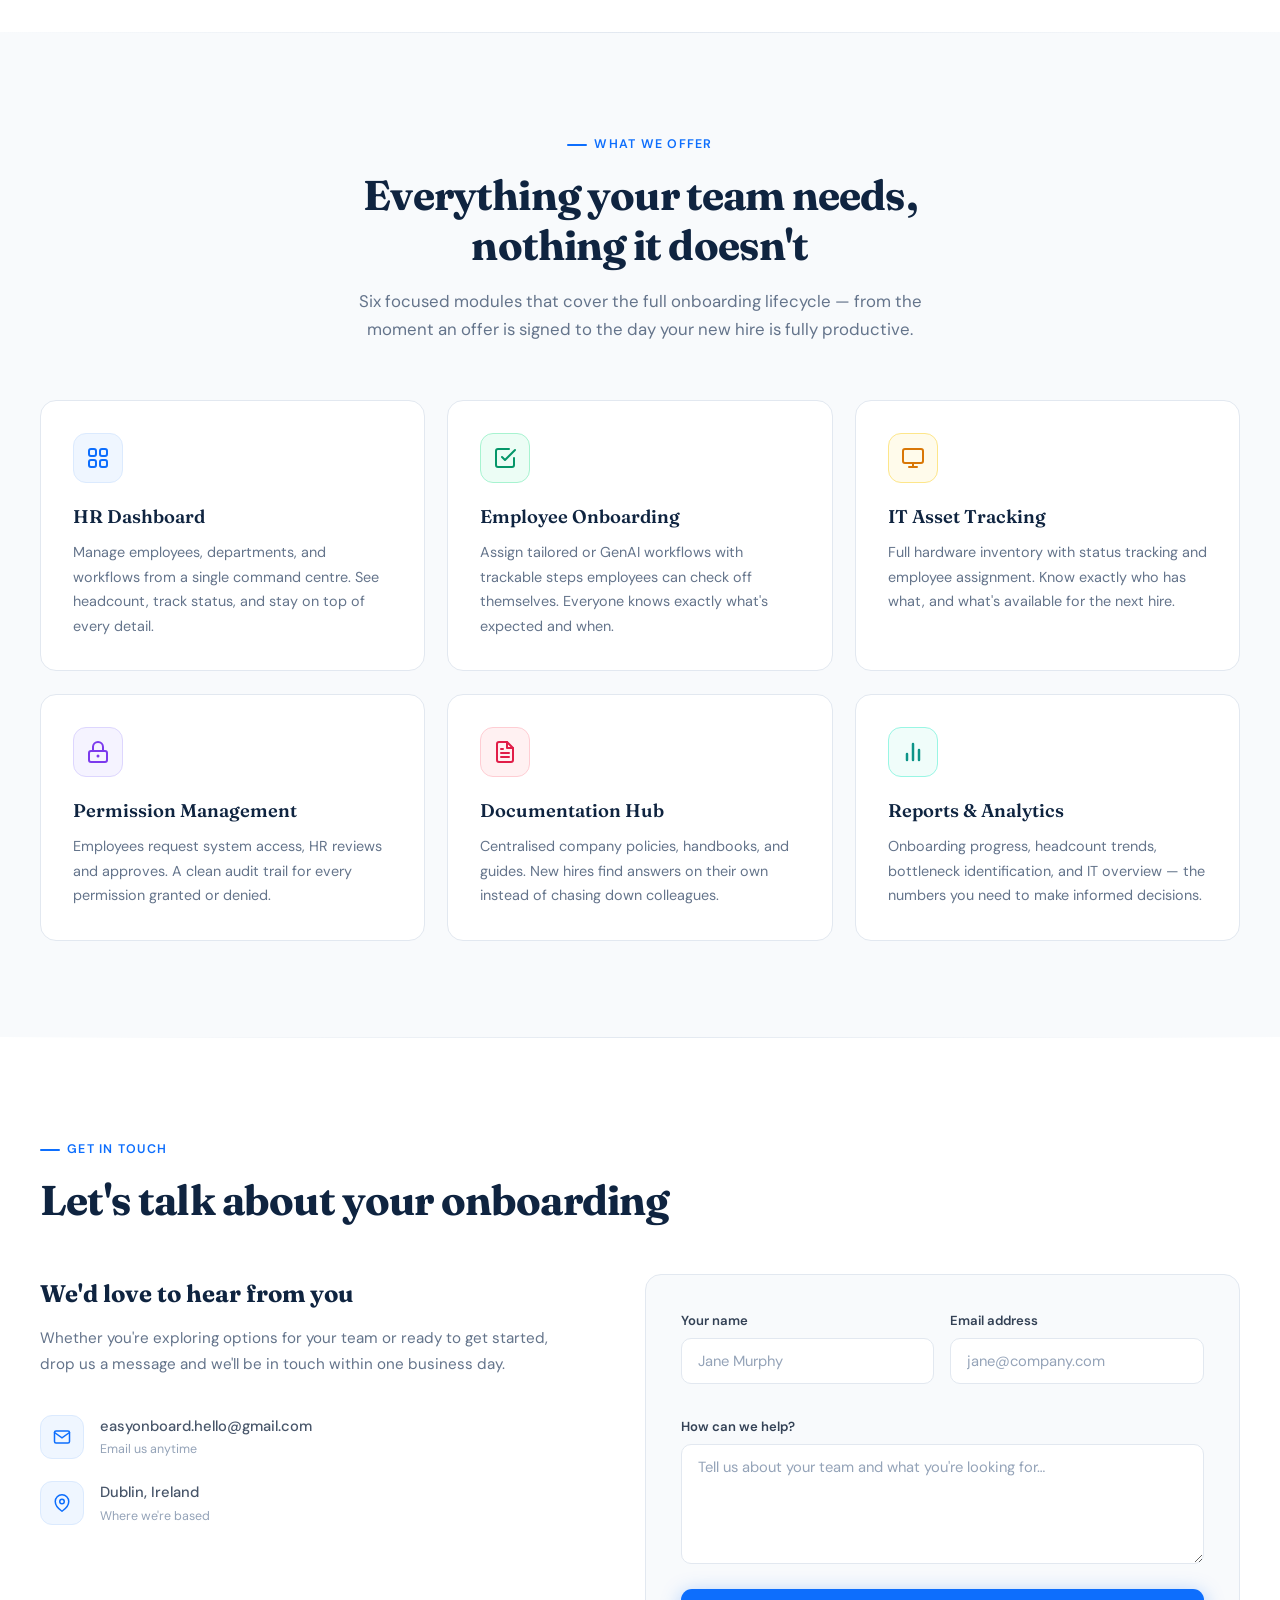
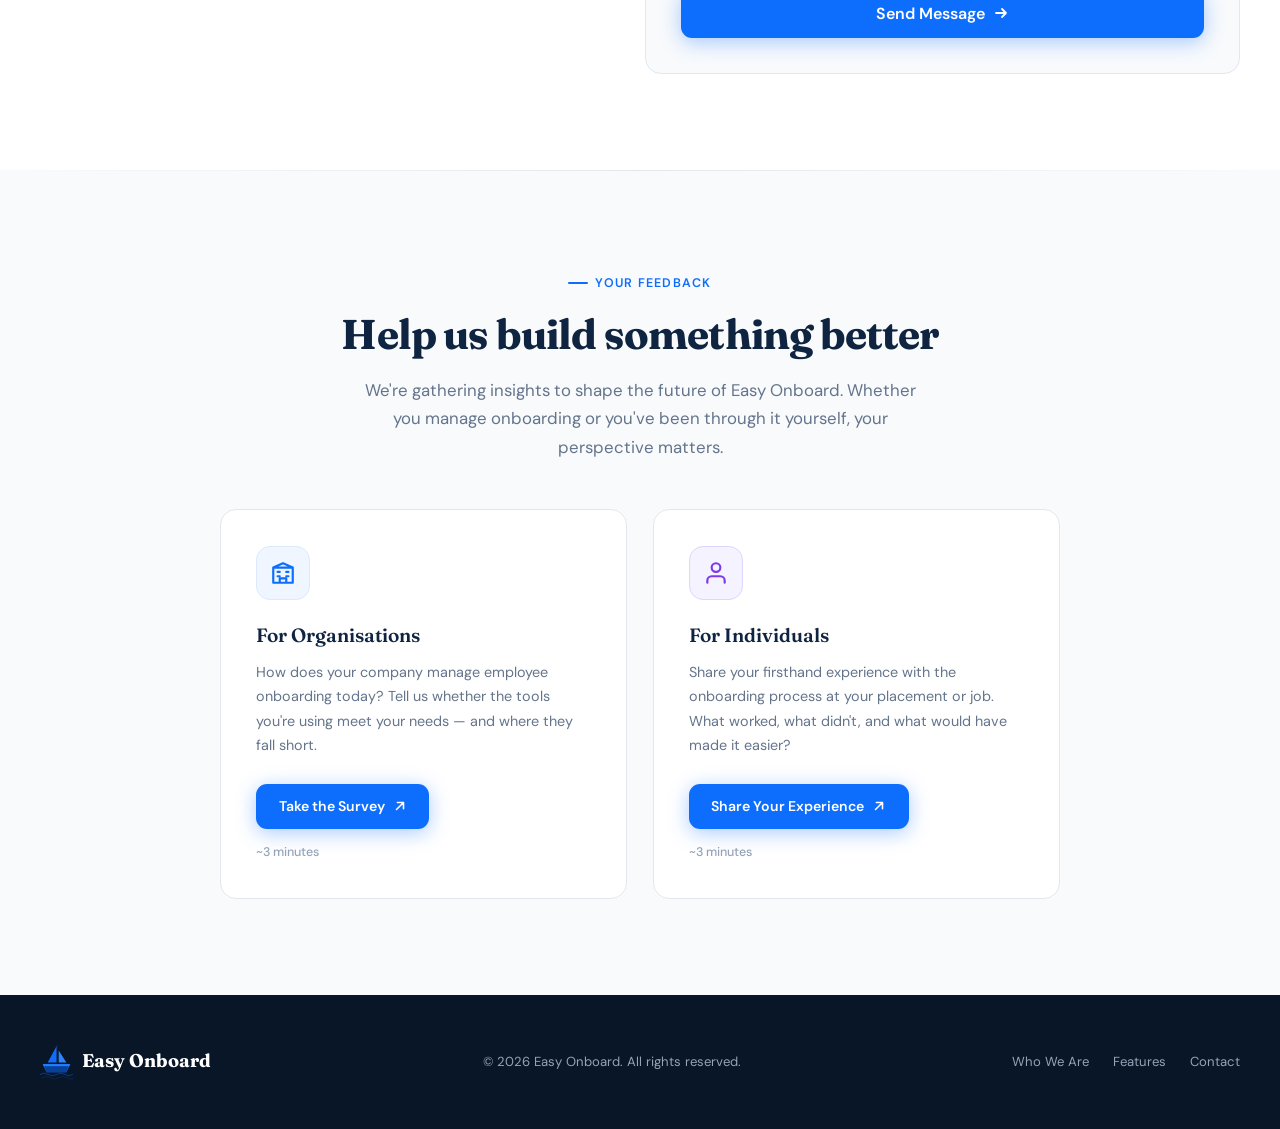
==== commit 22808ea0: "Update index.html proper email added" ====
--- a/index.html
+++ b/index.html
@@ -171,7 +171,7 @@
           <svg width="24" height="24" viewBox="0 0 24 24" fill="none"><path d="M9 11l3 3L22 4" stroke="#059669" stroke-width="2" stroke-linecap="round" stroke-linejoin="round"/><path d="M21 12v7a2 2 0 01-2 2H5a2 2 0 01-2-2V5a2 2 0 012-2h11" stroke="#059669" stroke-width="2" stroke-linecap="round" stroke-linejoin="round"/></svg>
         </div>
         <h3>Employee Onboarding</h3>
-        <p>Assign tailored workflows with trackable steps employees can check off themselves. Everyone knows exactly what's expected and when.</p>
+        <p>Assign tailored or GenAI workflows with trackable steps employees can check off themselves. Everyone knows exactly what's expected and when.</p>
       </div>
 
       <div class="feature-card reveal">
@@ -225,13 +225,8 @@
             <svg width="18" height="18" viewBox="0 0 24 24" fill="none"><path d="M4 4h16c1.1 0 2 .9 2 2v12c0 1.1-.9 2-2 2H4c-1.1 0-2-.9-2-2V6c0-1.1.9-2 2-2z" stroke="var(--blue-500)" stroke-width="2"/><path d="M22 6l-10 7L2 6" stroke="var(--blue-500)" stroke-width="2" stroke-linecap="round"/></svg>
           </div>
           <div>
-            <span>hello@easyonboard.io</span>
+            <span>easyonboard.hello@gmail.com</span>
             <small>Email us anytime</small>
-          </div>
-        </div>
-        <div class="contact-detail">
-          <div class="contact-detail-icon">
-            <svg width="18" height="18" viewBox="0 0 24 24" fill="none"><path d="M22 16.92v3a2 2 0 01-2.18 2 19.79 19.79 0 01-8.63-3.07 19.5 19.5 0 01-6-6A19.79 19.79 0 012.12 4.18 2 2 0 014.11 2h3a2 2 0 012 1.72 12.84 12.84 0 00.7 2.81 2 2 0 01-.45 2.11L8.09 9.91a16 16 0 006 6l1.27-1.27a2 2 0 012.11-.45 12.84 12.84 0 002.81.7A2 2 0 0122 16.92z" stroke="var(--blue-500)" stroke-width="2"/></svg>
           </div>
         </div>
         <div class="contact-detail">
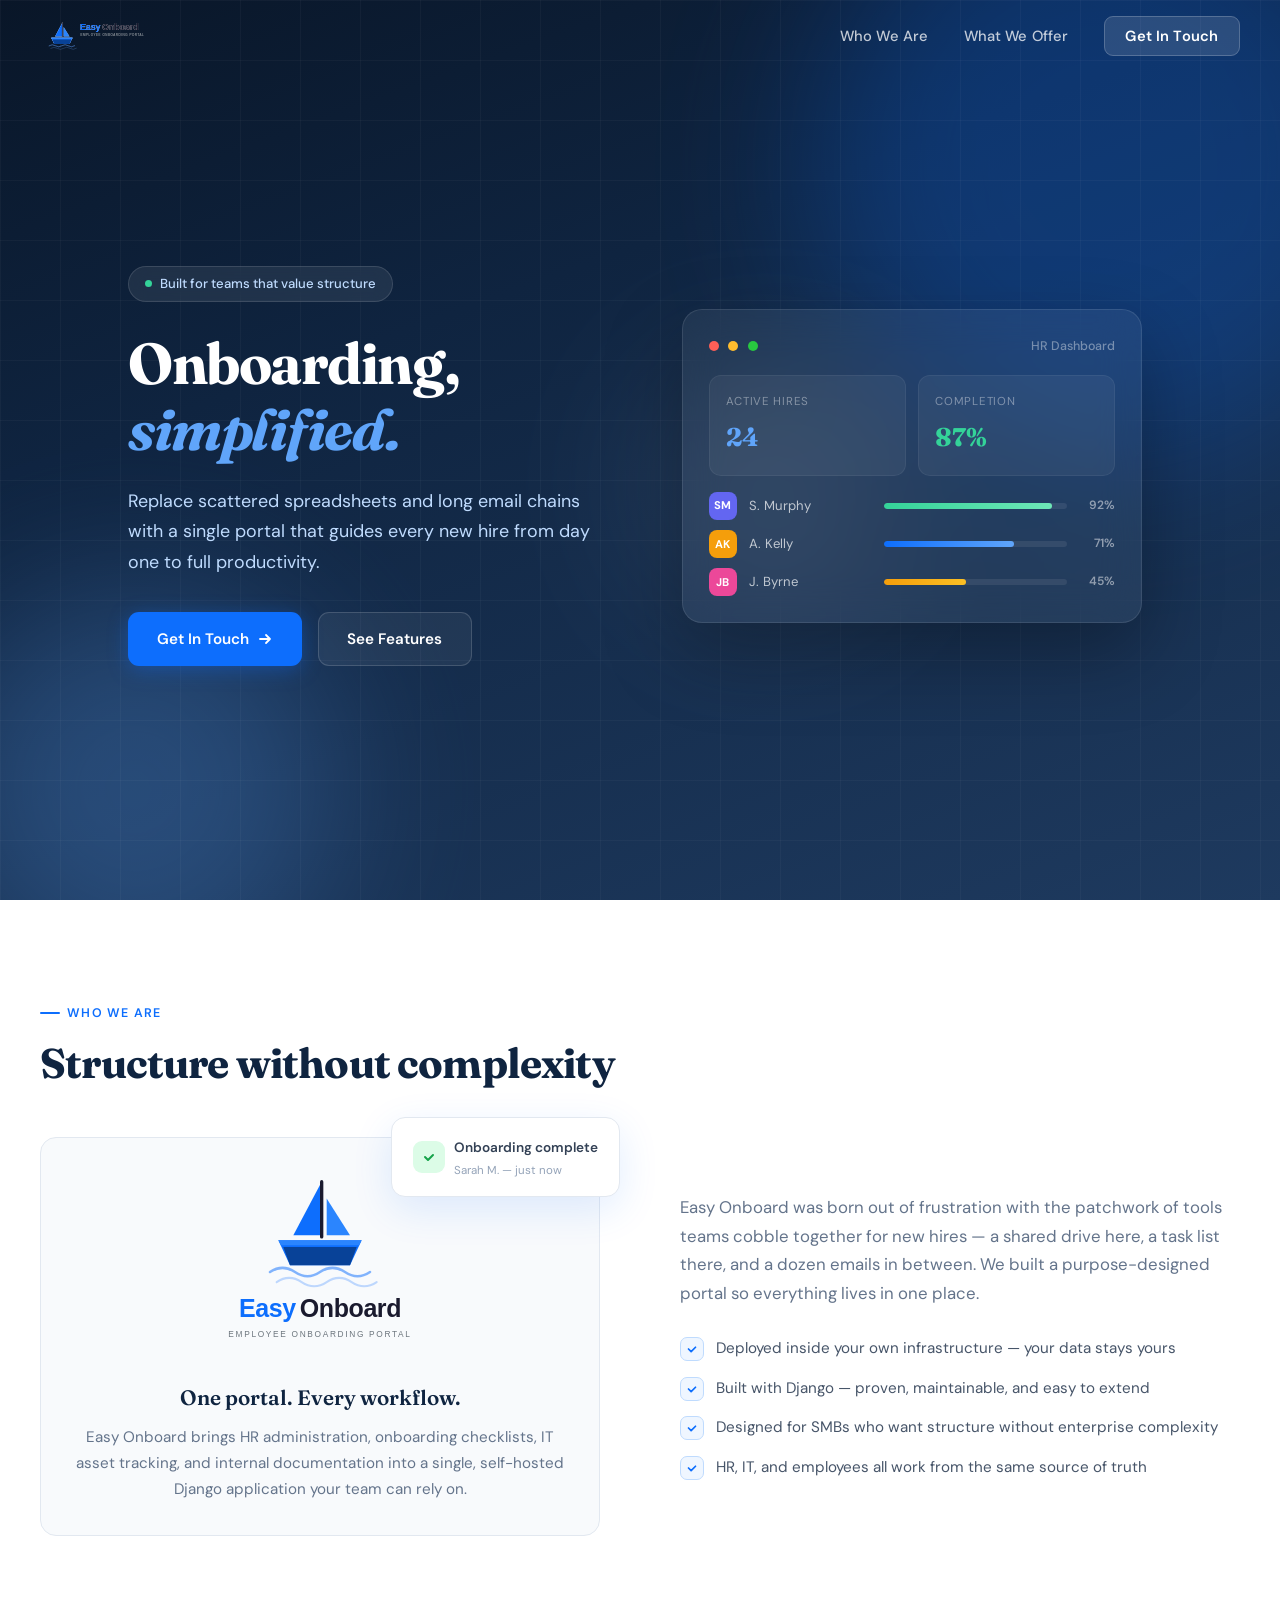
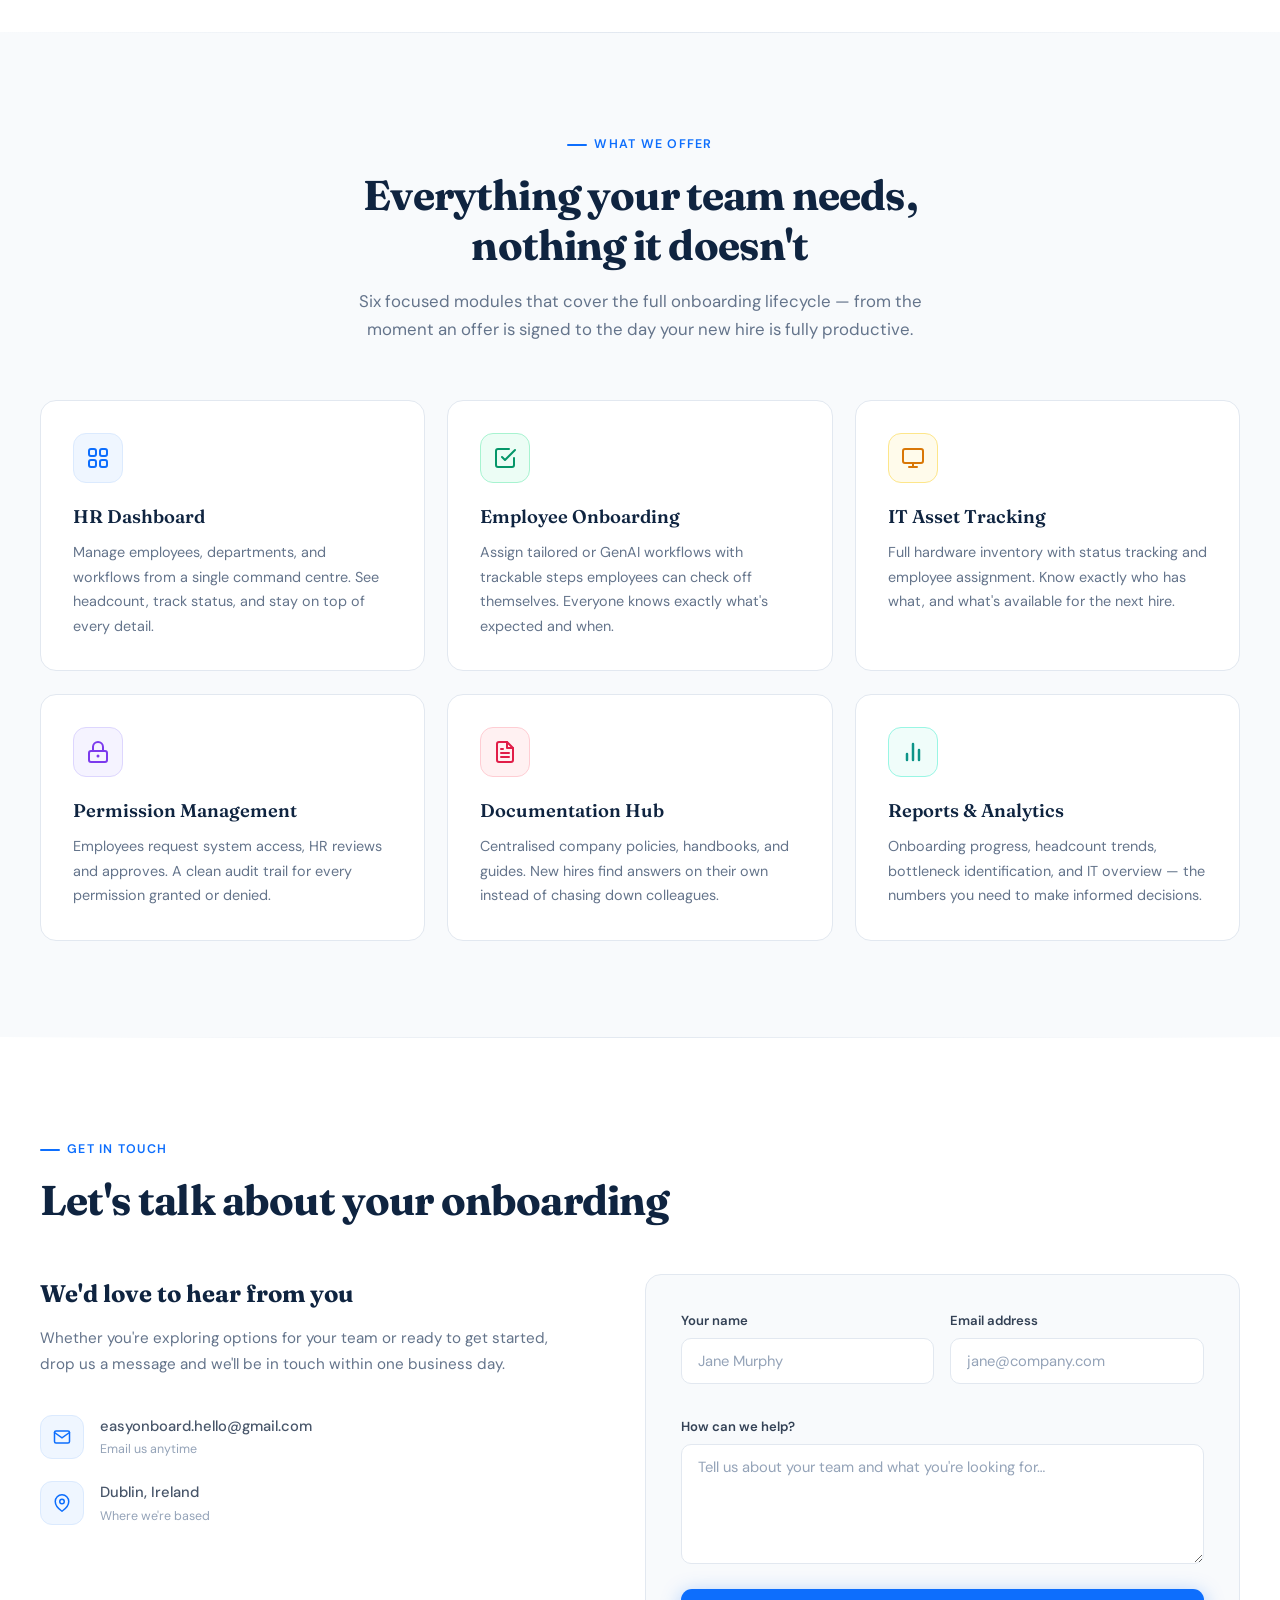
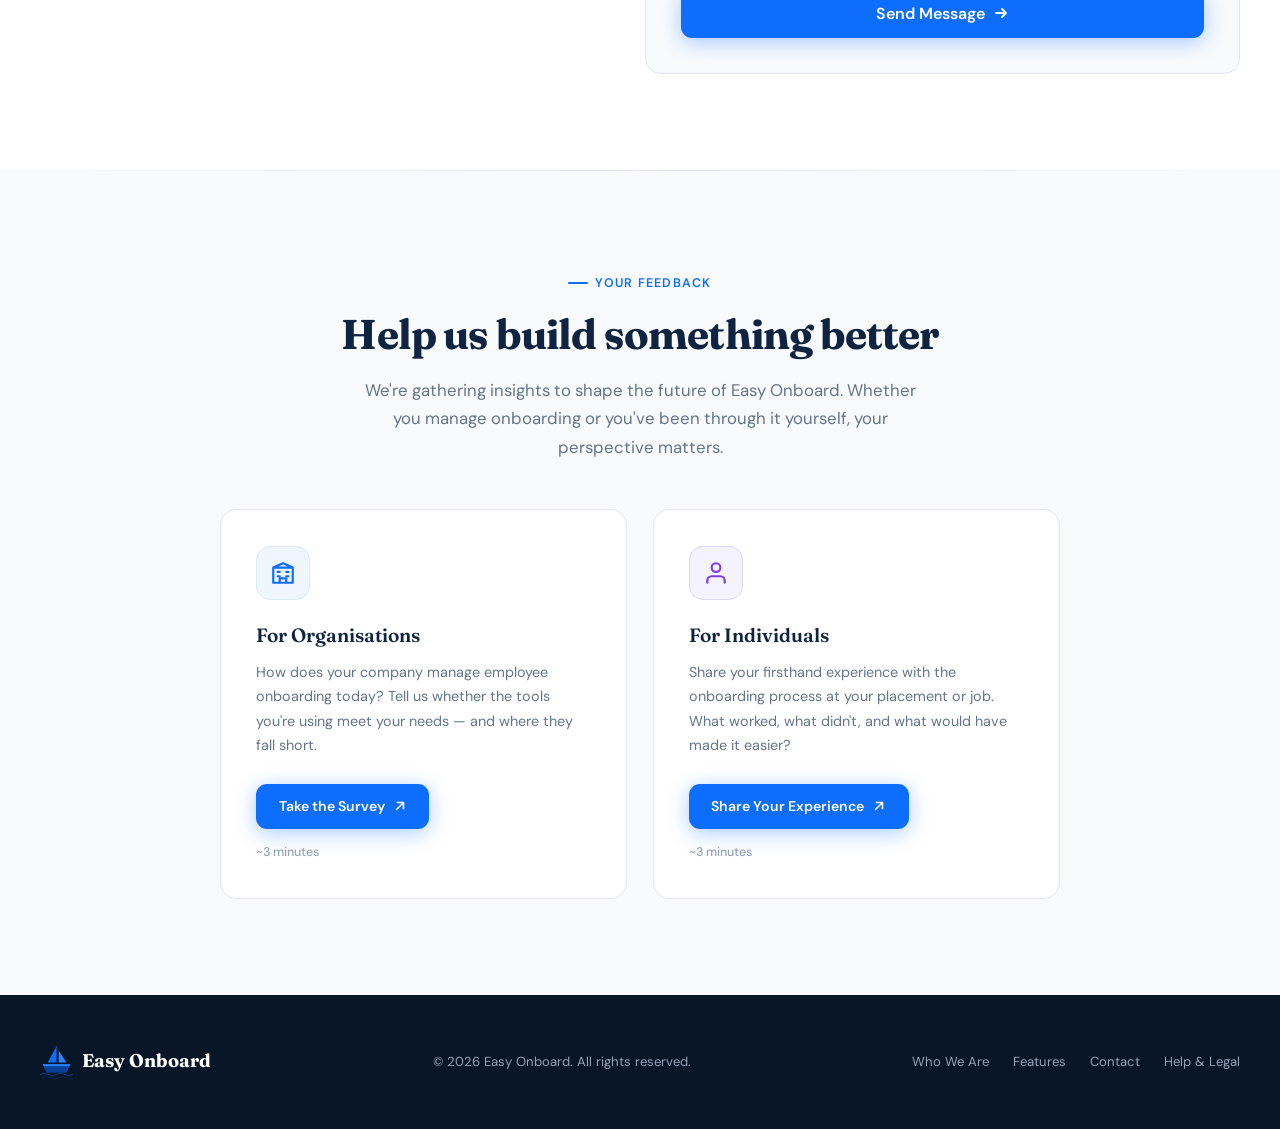
==== commit 1bd8ec32: "Update index.html for link to support page" ====
--- a/index.html
+++ b/index.html
@@ -317,6 +317,7 @@
       <li><a href="#about">Who We Are</a></li>
       <li><a href="#features">Features</a></li>
       <li><a href="#contact">Contact</a></li>
+      <li><a href="legal.html">Help & Legal</a></li>
     </ul>
   </div>
 </footer>
